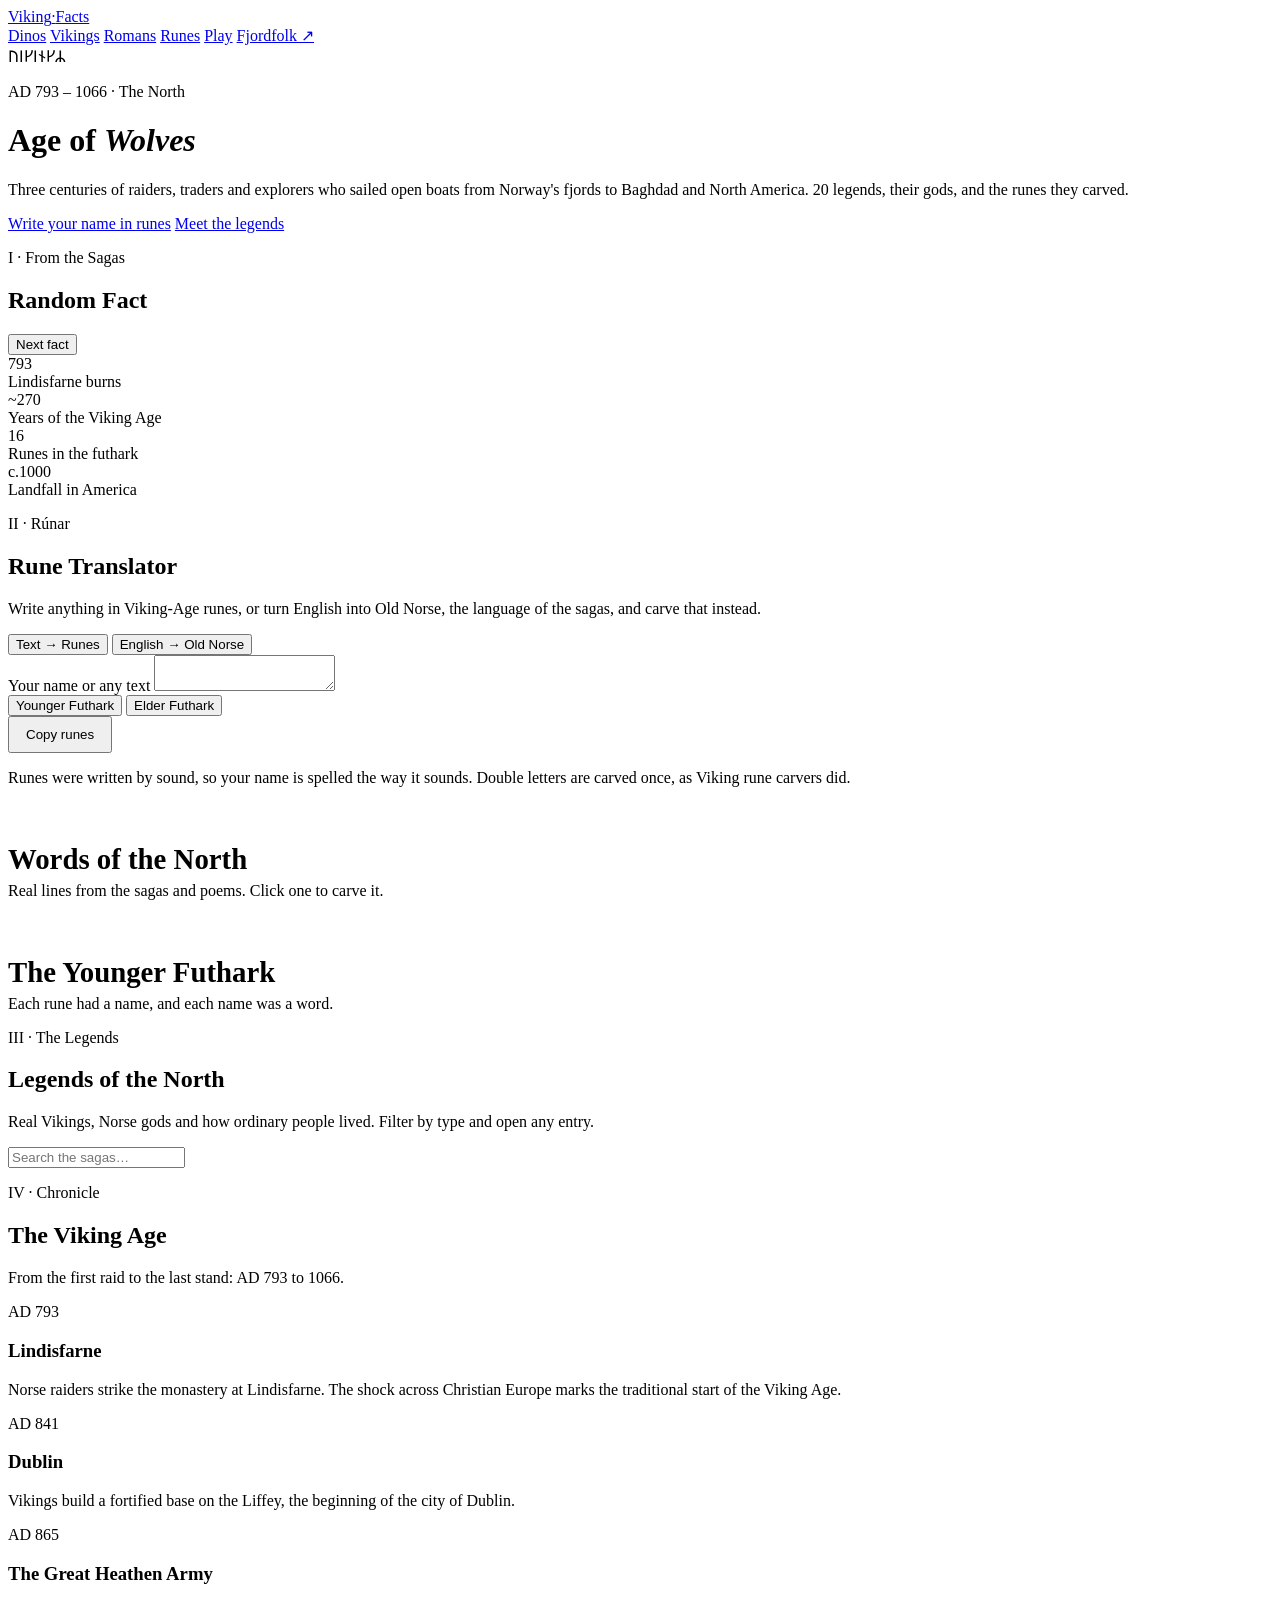
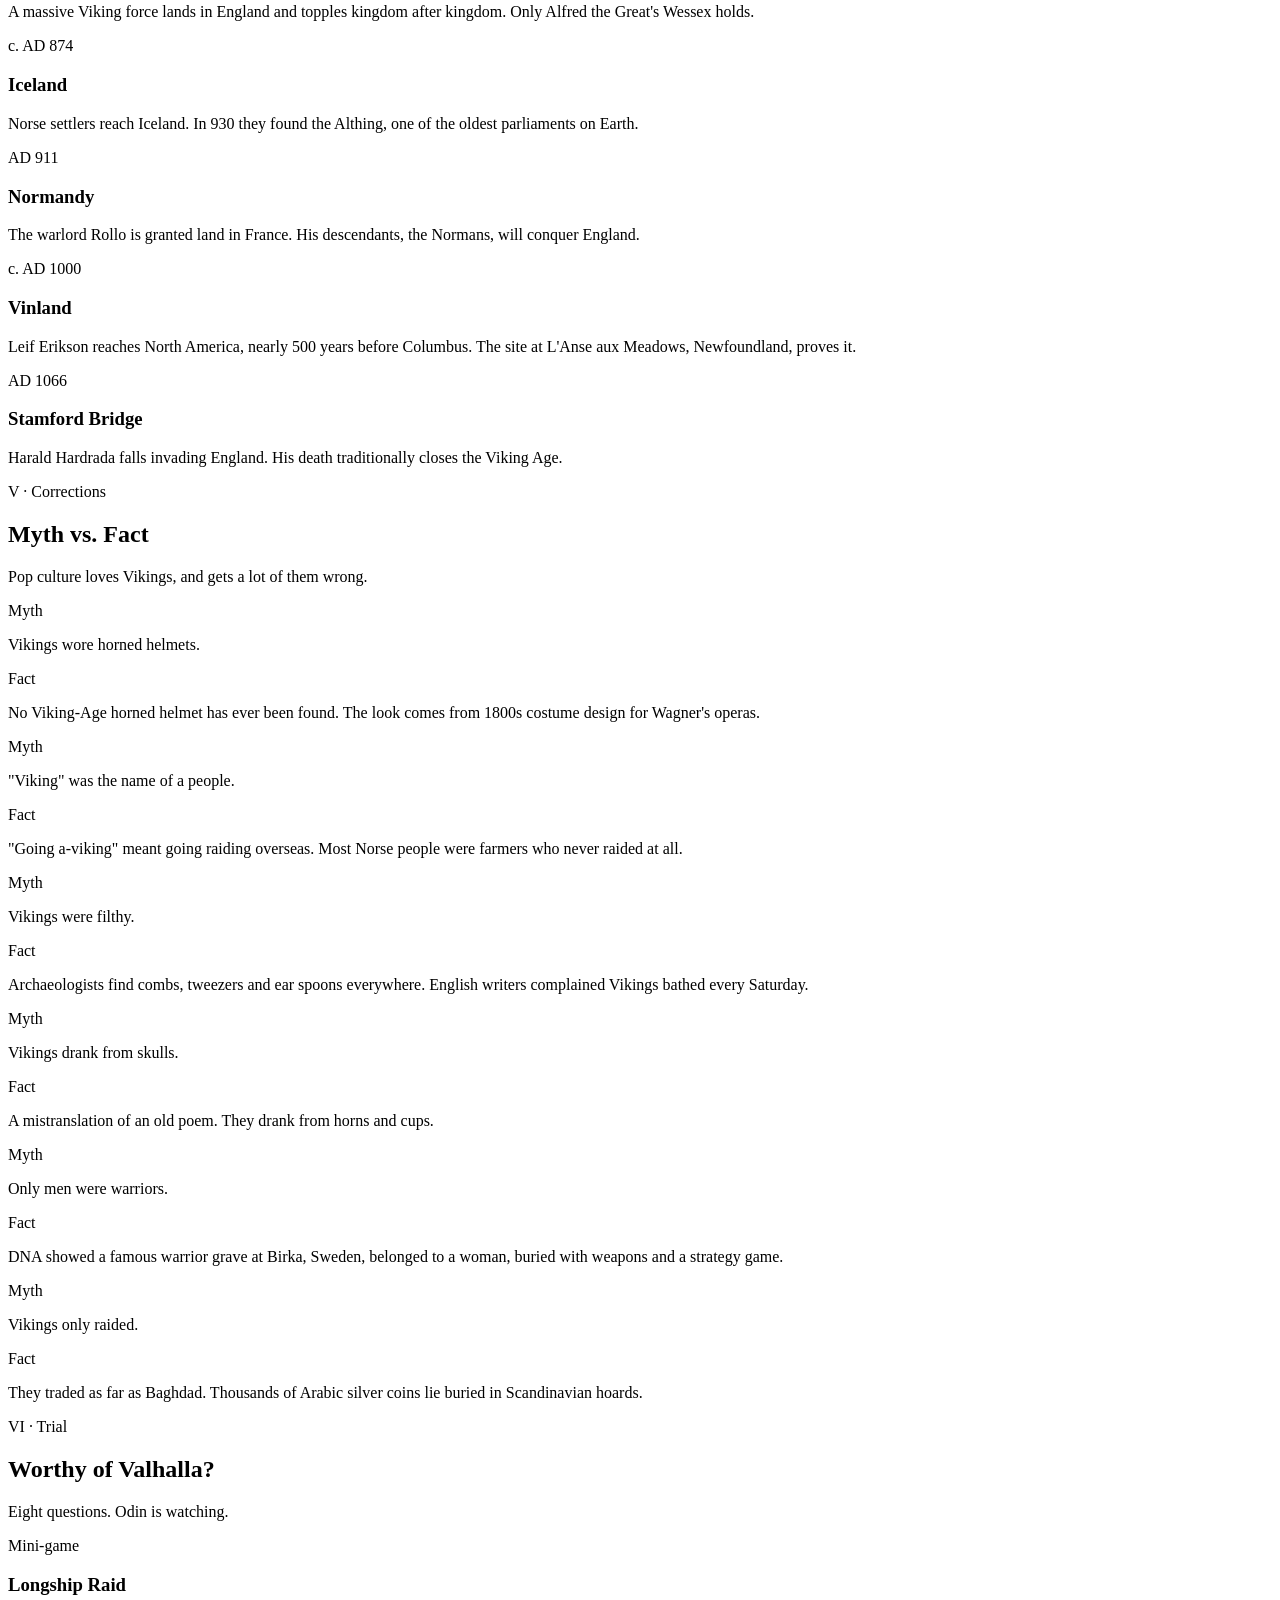
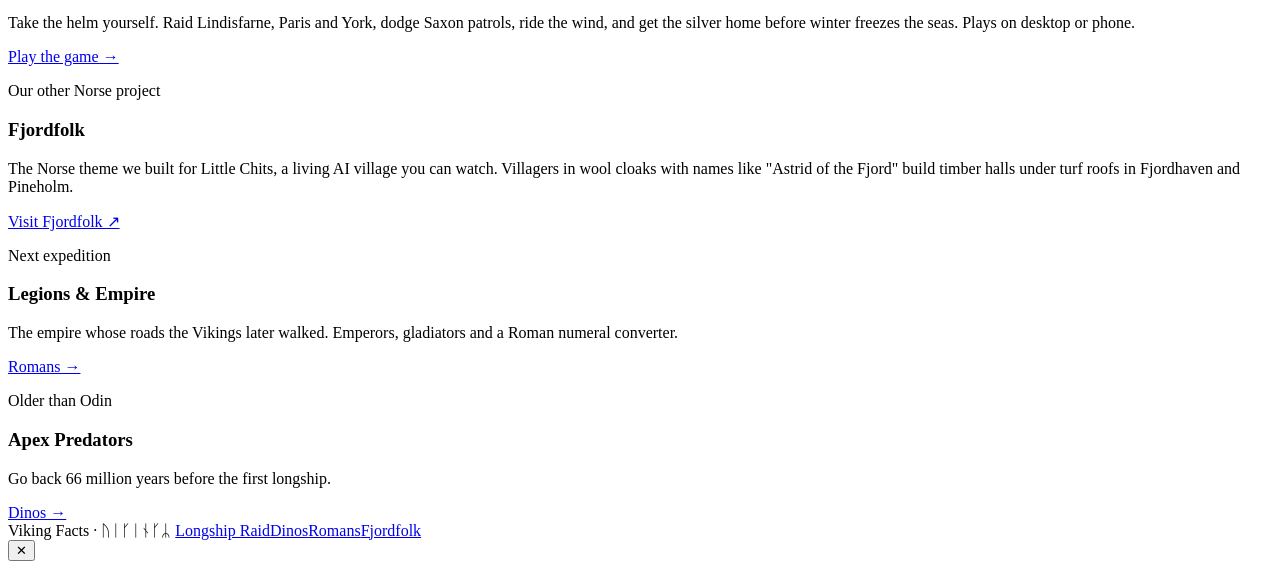
==== index.html @ 8bf8f014 "Add weekly fact: Viking dress saved by brooch metal Co-Authored-By: Claude Opus 5.5 <noreply@anthrop" ====
<!doctype html>
<html lang="en">
<head>
  <meta charset="utf-8" />
  <meta name="viewport" content="width=device-width, initial-scale=1" />
  <title>Viking Facts</title>
  <meta name="description" content="Raiders, explorers, Norse gods and runes, plus a rune and Old Norse translator." />
  <meta property="og:title" content="Viking Facts" />
  <meta property="og:description" content="Raiders, explorers, Norse gods and runes, plus a rune and Old Norse translator." />
  <meta name="theme-color" content="#080b0f" />
  <link rel="icon" href="data:image/svg+xml,<svg xmlns='http://www.w3.org/2000/svg' viewBox='0 0 100 100'><rect width='100' height='100' fill='%23080b0f'/><path d='M38 18v64M38 22l26 14M38 40l26 14' stroke='%23c8a45c' stroke-width='9' fill='none'/></svg>" />
  <link rel="preconnect" href="https://fonts.googleapis.com" />
  <link rel="preconnect" href="https://fonts.gstatic.com" crossorigin />
  <link href="https://fonts.googleapis.com/css2?family=Grenze+Gotisch:wght@500;700&family=Barlow:ital,wght@0,400;0,500;0,600;0,700;1,400&family=Noto+Sans+Runic&display=swap" rel="stylesheet" />
  <link rel="stylesheet" href="styles.css" />
</head>
<body class="vikings">
  <nav class="nav">
    <a class="brand" href="./">Viking<span>·</span>Facts</a>
    <div class="links">
      <a href="https://poptartsmmmgood117-bit.github.io/dino-facts-site/">Dinos</a>
      <a href="./" class="active">Vikings</a>
      <a href="https://poptartsmmmgood117-bit.github.io/roman-facts-site/">Romans</a>
      <a href="#runes">Runes</a>
      <a href="raid/">Play</a>
      <a href="https://github.com/poptartsmmmgood117-bit/little-chits/blob/feat/norse-theme/docs/norse-theme.md" target="_blank" rel="noopener">Fjordfolk ↗</a>
    </div>
  </nav>

  <header class="hero">
    <div class="ghost-word" aria-hidden="true" style="font-family:'Noto Sans Runic',sans-serif">ᚢᛁᚴᛁᚾᚴᛦ</div>
    <div class="inner">
      <p class="kicker">AD 793 – 1066 · The North</p>
      <h1>Age of <em>Wolves</em></h1>
      <p class="tagline">Three centuries of raiders, traders and explorers who sailed open boats from Norway's fjords to Baghdad and North America. <span id="item-count">20</span> legends, their gods, and the runes they carved.</p>
      <div class="ctas">
        <a class="btn" href="#runes">Write your name in runes</a>
        <a class="btn ghost" href="#legends">Meet the legends</a>
      </div>
    </div>
  </header>

  <section class="alt">
    <div class="wrap reveal">
      <p class="kicker">I · From the Sagas</p>
      <h2 class="section-title">Random Fact</h2>
      <div class="fact-box">
        <p id="fact-text" aria-live="polite"></p>
        <button class="btn" id="fact-btn">Next fact</button>
      </div>
    </div>
  </section>

  <section>
    <div class="wrap reveal">
      <div class="stats">
        <div class="stat"><div class="num">793</div><div class="lbl">Lindisfarne burns</div></div>
        <div class="stat"><div class="num">~270</div><div class="lbl">Years of the Viking Age</div></div>
        <div class="stat"><div class="num">16</div><div class="lbl">Runes in the futhark</div></div>
        <div class="stat"><div class="num">c.1000</div><div class="lbl">Landfall in America</div></div>
      </div>
    </div>
  </section>

  <section class="alt" id="runes">
    <div class="wrap">
      <p class="kicker">II · Rúnar</p>
      <h2 class="section-title">Rune Translator</h2>
      <p class="section-sub">Write anything in Viking-Age runes, or turn English into Old Norse, the language of the sagas, and carve that instead.</p>
      <div class="tool reveal">
        <div class="tool-tabs">
          <button class="on" data-mode="runes">Text → Runes</button>
          <button data-mode="norse">English → Old Norse</button>
        </div>
        <div class="tool-body">
          <label for="rune-input" id="rune-label">Your name or any text</label>
          <textarea id="rune-input" rows="2" maxlength="200"></textarea>
          <div class="row">
            <div class="seg" role="group" aria-label="Rune alphabet">
              <button class="on" data-set="younger">Younger Futhark</button>
              <button data-set="elder">Elder Futhark</button>
            </div>
            <button class="btn ghost" id="rune-copy" style="padding:9px 16px">Copy runes</button>
          </div>
          <div class="out" id="rune-out" aria-live="polite"></div>
          <p class="note" id="mode-note">Runes were written by sound, so your name is spelled the way it sounds. Double letters are carved once, as Viking rune carvers did.</p>
        </div>
      </div>

      <h3 style="font-size:1.8rem;margin:56px 0 6px">Words of the North</h3>
      <p class="note" style="margin-top:0">Real lines from the sagas and poems. Click one to carve it.</p>
      <div class="phrases" id="phrases"></div>

      <h3 style="font-size:1.8rem;margin:56px 0 6px">The Younger Futhark</h3>
      <p class="note" style="margin-top:0">Each rune had a name, and each name was a word.</p>
      <div class="alphabet" id="alphabet"></div>
    </div>
  </section>

  <section id="legends">
    <div class="wrap">
      <p class="kicker">III · The Legends</p>
      <h2 class="section-title">Legends of the North</h2>
      <p class="section-sub">Real Vikings, Norse gods and how ordinary people lived. Filter by type and open any entry.</p>
      <div class="controls" id="controls">
        <input id="search" type="search" placeholder="Search the sagas…" aria-label="Search Viking facts" />
      </div>
      <div class="grid" id="grid"></div>
    </div>
  </section>

  <section class="alt">
    <div class="wrap">
      <p class="kicker">IV · Chronicle</p>
      <h2 class="section-title">The Viking Age</h2>
      <p class="section-sub">From the first raid to the last stand: AD 793 to 1066.</p>
      <div class="timeline">
        <div class="tl-item reveal"><div class="when">AD 793</div><h3>Lindisfarne</h3><p>Norse raiders strike the monastery at Lindisfarne. The shock across Christian Europe marks the traditional start of the Viking Age.</p></div>
        <div class="tl-item reveal"><div class="when">AD 841</div><h3>Dublin</h3><p>Vikings build a fortified base on the Liffey, the beginning of the city of Dublin.</p></div>
        <div class="tl-item reveal"><div class="when">AD 865</div><h3>The Great Heathen Army</h3><p>A massive Viking force lands in England and topples kingdom after kingdom. Only Alfred the Great's Wessex holds.</p></div>
        <div class="tl-item reveal"><div class="when">c. AD 874</div><h3>Iceland</h3><p>Norse settlers reach Iceland. In 930 they found the Althing, one of the oldest parliaments on Earth.</p></div>
        <div class="tl-item reveal"><div class="when">AD 911</div><h3>Normandy</h3><p>The warlord Rollo is granted land in France. His descendants, the Normans, will conquer England.</p></div>
        <div class="tl-item reveal"><div class="when">c. AD 1000</div><h3>Vinland</h3><p>Leif Erikson reaches North America, nearly 500 years before Columbus. The site at L'Anse aux Meadows, Newfoundland, proves it.</p></div>
        <div class="tl-item reveal"><div class="when">AD 1066</div><h3>Stamford Bridge</h3><p>Harald Hardrada falls invading England. His death traditionally closes the Viking Age.</p></div>
      </div>
    </div>
  </section>

  <section>
    <div class="wrap">
      <p class="kicker">V · Corrections</p>
      <h2 class="section-title">Myth vs. Fact</h2>
      <p class="section-sub">Pop culture loves Vikings, and gets a lot of them wrong.</p>
      <div class="myths">
        <div class="myth reveal"><div class="label m">Myth</div><p>Vikings wore horned helmets.</p><div class="label f">Fact</div><p>No Viking-Age horned helmet has ever been found. The look comes from 1800s costume design for Wagner's operas.</p></div>
        <div class="myth reveal"><div class="label m">Myth</div><p>"Viking" was the name of a people.</p><div class="label f">Fact</div><p>"Going a-viking" meant going raiding overseas. Most Norse people were farmers who never raided at all.</p></div>
        <div class="myth reveal"><div class="label m">Myth</div><p>Vikings were filthy.</p><div class="label f">Fact</div><p>Archaeologists find combs, tweezers and ear spoons everywhere. English writers complained Vikings bathed every Saturday.</p></div>
        <div class="myth reveal"><div class="label m">Myth</div><p>Vikings drank from skulls.</p><div class="label f">Fact</div><p>A mistranslation of an old poem. They drank from horns and cups.</p></div>
        <div class="myth reveal"><div class="label m">Myth</div><p>Only men were warriors.</p><div class="label f">Fact</div><p>DNA showed a famous warrior grave at Birka, Sweden, belonged to a woman, buried with weapons and a strategy game.</p></div>
        <div class="myth reveal"><div class="label m">Myth</div><p>Vikings only raided.</p><div class="label f">Fact</div><p>They traded as far as Baghdad. Thousands of Arabic silver coins lie buried in Scandinavian hoards.</p></div>
      </div>
    </div>
  </section>

  <section class="alt" id="quiz-section">
    <div class="wrap">
      <p class="kicker">VI · Trial</p>
      <h2 class="section-title">Worthy of Valhalla?</h2>
      <p class="section-sub">Eight questions. Odin is watching.</p>
      <div class="quiz reveal" id="quiz"></div>
    </div>
  </section>

  <section>
    <div class="wrap">
      <div class="promo reveal">
        <div>
          <p class="kicker">Mini-game</p>
          <h3>Longship Raid</h3>
          <p>Take the helm yourself. Raid Lindisfarne, Paris and York, dodge Saxon patrols, ride the wind, and get the silver home before winter freezes the seas. Plays on desktop or phone.</p>
        </div>
        <a class="btn" href="raid/">Play the game →</a>
      </div>
      <div class="promo reveal">
        <div>
          <p class="kicker">Our other Norse project</p>
          <h3>Fjordfolk</h3>
          <p>The Norse theme we built for Little Chits, a living AI village you can watch. Villagers in wool cloaks with names like "Astrid of the Fjord" build timber halls under turf roofs in Fjordhaven and Pineholm.</p>
        </div>
        <a class="btn" href="https://github.com/poptartsmmmgood117-bit/little-chits/blob/feat/norse-theme/docs/norse-theme.md" target="_blank" rel="noopener">Visit Fjordfolk ↗</a>
      </div>
      <div class="promo reveal">
        <div>
          <p class="kicker">Next expedition</p>
          <h3>Legions &amp; Empire</h3>
          <p>The empire whose roads the Vikings later walked. Emperors, gladiators and a Roman numeral converter.</p>
        </div>
        <a class="btn ghost" href="https://poptartsmmmgood117-bit.github.io/roman-facts-site/">Romans →</a>
      </div>
      <div class="promo reveal">
        <div>
          <p class="kicker">Older than Odin</p>
          <h3>Apex Predators</h3>
          <p>Go back 66 million years before the first longship.</p>
        </div>
        <a class="btn ghost" href="https://poptartsmmmgood117-bit.github.io/dino-facts-site/">Dinos →</a>
      </div>
    </div>
  </section>

  <footer>
    <div class="wrap">
      <span>Viking Facts · ᚢᛁᚴᛁᚾᚴᛦ</span>
      <span><a href="raid/">Longship Raid</a><a href="https://poptartsmmmgood117-bit.github.io/dino-facts-site/">Dinos</a><a href="https://poptartsmmmgood117-bit.github.io/roman-facts-site/">Romans</a><a href="https://github.com/poptartsmmmgood117-bit/little-chits/blob/feat/norse-theme/docs/norse-theme.md" target="_blank" rel="noopener">Fjordfolk</a></span>
    </div>
  </footer>

  <div class="modal" id="modal" role="dialog" aria-modal="true" aria-label="Details">
    <div class="panel">
      <button class="close" aria-label="Close">✕</button>
      <div id="modal-body"></div>
    </div>
  </div>

  <script>
    window.PAGE = {
      emptyText: "Nothing found. Lost at sea.",
      filterGroups: [{ name: "Types", values: ["Explorer", "Warrior", "Ruler", "God", "Life"] }],
      facts: [
        "Vikings reached North America around the year 1000, nearly 500 years before Columbus.",
        "Viking longships were so light they could be carried over land between rivers.",
        "Our days Tuesday, Wednesday, Thursday and Friday are named after Norse gods: Tyr, Odin (Woden), Thor, and Frigg.",
        "Norse women could own property, run farms, and divorce their husbands.",
        "Vikings used a 'sunstone', probably a crystal like Iceland spar, to find the sun on cloudy days.",
        "Words like 'sky', 'egg', 'knife', 'window' and 'berserk' all come from Old Norse.",
        "Iceland's parliament, the Althing, was founded in 930 and is one of the oldest in the world.",
        "Vikings served as elite bodyguards to the Byzantine emperor. They were called the Varangian Guard.",
        "A Viking graffiti carving was found in the Hagia Sophia in Istanbul. It says 'Halfdan was here'.",
        "Vikings played a board game called hnefatafl, a bit like chess.",
        "Bluetooth is named after Harald 'Bluetooth' Gormsson; its logo combines his initials in runes.",
        "Some Vikings filed grooves into their front teeth, possibly as a status symbol.",
        "Vikings made skis and ice skates out of animal bones.",
        "The Oseberg ship burial, from 834, held two women along with a cart, sleds, and animals.",
        "Vikings bleached their hair and beards with a strong lye soap. Blonde was in.",
        "In 2026, metal detectorists in Norway found about 3,000 Viking Age silver coins buried around 1050. It's the biggest Viking coin hoard ever found in Norway.",
        "Scraps of a Viking woman's dress, about 1,300 years old, were found in Denmark in 2026. They survived because metal from her brooches stopped the microbes that rot cloth.",
      ],
      items: [
        { name: "Leif Erikson", icon: "🧭", tags: ["Explorer"], meaning: "Leif the Lucky",
          fact: "The first known European to reach mainland North America, around AD 1000.",
          stats: "c. 970 – c. 1020 · Iceland & Greenland",
          extra: ["He called the land 'Vinland' for the grapes (or berries) he found.", "His father was Erik the Red.", "In the US, October 9 is Leif Erikson Day."] },
        { name: "Erik the Red", icon: "🔥", tags: ["Explorer"],
          fact: "Founded the first Norse settlement in Greenland after being banished from Iceland.",
          stats: "c. 950 – c. 1003 · Norway, Iceland, Greenland",
          extra: ["He named it 'Greenland' to attract settlers. Clever marketing!", "He got his nickname from his red hair and beard.", "Norse Greenland lasted about 450 years."] },
        { name: "Freydís Eiríksdóttir", icon: "🗡️", tags: ["Explorer", "Warrior"],
          fact: "Leif's sister, who the sagas say scared off attackers in Vinland while pregnant by slapping a sword on her chest.",
          stats: "c. 1000 · Greenland & Vinland",
          extra: ["She appears in both Vinland sagas.", "The sagas show her as fierce and ruthless.", "She led her own expedition to Vinland."] },
        { name: "Ragnar Lodbrok", icon: "🐍", tags: ["Warrior"], meaning: "Ragnar Hairy-Breeches",
          fact: "A legendary hero whose story mixes real history and myth. His 'sons' led the Great Heathen Army.",
          stats: "9th century (legendary)",
          extra: ["Legend says he died in King Ælla's snake pit.", "His nickname came from protective shaggy trousers.", "Historians still debate whether he was one person or several."] },
        { name: "Ivar the Boneless", icon: "🦴", tags: ["Warrior"],
          fact: "A leader of the Great Heathen Army that invaded England in 865.",
          stats: "Died c. 873",
          extra: ["Nobody knows for sure where 'Boneless' came from.", "He helped capture York in 866.", "He may also have ruled Dublin."] },
        { name: "Lagertha", icon: "🛡️", tags: ["Warrior"],
          fact: "A legendary shieldmaiden who, according to Saxo Grammaticus, fought 'with the courage of a man'.",
          stats: "Legendary · Norway",
          extra: ["She appears in the 12th-century Gesta Danorum.", "The story says she was once married to Ragnar.", "Historians debate how common real shieldmaidens were."] },
        { name: "Harald Bluetooth", icon: "📶", tags: ["Ruler"],
          fact: "King who united Denmark and Norway. Bluetooth technology is named after him!",
          stats: "c. 910 – c. 986 · Denmark",
          extra: ["He raised the Jelling Stones, called 'Denmark's birth certificate'.", "The Bluetooth logo combines his runic initials ᚼ and ᛒ.", "His nickname may have come from a dead tooth."] },
        { name: "Harald Hardrada", icon: "👑", tags: ["Ruler", "Warrior"], meaning: "Hard ruler",
          fact: "Often called 'the last great Viking'. He died at Stamford Bridge in 1066.",
          stats: "c. 1015 – 1066 · Norway",
          extra: ["He served in the Byzantine Varangian Guard.", "He's said to have stood almost 2 m tall.", "He founded the city of Oslo."] },
        { name: "Cnut the Great", icon: "🌊", tags: ["Ruler"],
          fact: "Ruled a 'North Sea Empire' of England, Denmark, and Norway at the same time.",
          stats: "c. 990 – 1035",
          extra: ["Legend says he showed his courtiers he couldn't command the tide.", "He was a fairly popular king of England.", "He went on a pilgrimage to Rome in 1027."] },
        { name: "Rollo", icon: "🏰", tags: ["Ruler"],
          fact: "A Viking leader given land in France in 911. It became Normandy, 'land of the Northmen'.",
          stats: "c. 860 – c. 930",
          extra: ["William the Conqueror was his great-great-great-grandson.", "Legend says he was too big for any horse to carry.", "He was baptized as a Christian named Robert."] },
        { name: "Odin", icon: "👁️", tags: ["God"], meaning: "The Allfather",
          fact: "Chief of the gods, who gave up one eye to drink from the well of wisdom.",
          extra: ["He hung on the world tree Yggdrasil for nine nights to learn the runes.", "His ravens Huginn and Muninn (Thought and Memory) fly the world for him.", "He rides Sleipnir, an eight-legged horse."] },
        { name: "Thor", icon: "⚡", tags: ["God"],
          fact: "God of thunder, defender of gods and humans, wielding the hammer Mjölnir.",
          extra: ["His chariot is pulled by two goats he can eat and resurrect.", "Thursday is named after him.", "Mjölnir pendants were popular Viking jewelry."] },
        { name: "Loki", icon: "🦊", tags: ["God"],
          fact: "The trickster god who can change shape. He causes trouble and sometimes fixes it.",
          extra: ["He's the parent of the wolf Fenrir and the world serpent Jörmungandr.", "He once turned into a mare and gave birth to Sleipnir.", "He plays a key role in Ragnarök."] },
        { name: "Freyja", icon: "🐈", tags: ["God"],
          fact: "Goddess of love, beauty, war, and magic, who rides a chariot pulled by two cats.",
          extra: ["She chooses half of the slain warriors for her hall, Fólkvangr.", "She owns a cloak of falcon feathers that lets her fly.", "She's a master of seiðr magic."] },
        { name: "Tyr", icon: "✋", tags: ["God"],
          fact: "God of law and courage who sacrificed his hand to the wolf Fenrir.",
          extra: ["Tuesday is named after him.", "His rune ᛏ was carved on weapons for victory.", "He may once have been the chief god before Odin."] },
        { name: "Longships", icon: "⛵", tags: ["Life"],
          fact: "Fast, flexible ships with a shallow draft, able to sail the open sea and row up rivers.",
          extra: ["They could sail in water only about 1 m deep.", "Some were over 30 m long.", "Ships carried carved dragon heads, which could be removed near home."] },
        { name: "Runes", icon: "ᚱ", tags: ["Life"],
          fact: "The Viking alphabet, the Younger Futhark, had just 16 letters.",
          extra: ["Runes were designed with straight lines for easy carving into wood or stone.", "Thousands of rune stones survive in Scandinavia.", "Some runic messages are everyday notes, even love letters."] },
        { name: "The Thing", icon: "⚖️", tags: ["Life"],
          fact: "Free men gathered at an assembly called a 'thing' to settle disputes and make laws.",
          extra: ["A 'lawspeaker' recited the laws from memory.", "Norway's parliament is still called the Storting.", "Outlaws could be banished, as Erik the Red was."] },
        { name: "Farming & Food", icon: "🌾", tags: ["Life"],
          fact: "Most Vikings were farmers who grew barley and oats and raised cattle, sheep, and pigs.",
          extra: ["They ate two meals a day: 'day-meal' and 'night-meal'.", "Skyr, a yogurt-like dairy food, is still eaten in Iceland.", "They drank ale and mead."] },
        { name: "Berserkers", icon: "🐻", tags: ["Warrior"],
          fact: "Warriors who fought in a trance-like fury. The word may mean 'bear shirt'.",
          extra: ["Our word 'berserk' comes from them.", "Some sagas say they bit their shields.", "Their wolf-skin counterparts were called úlfheðnar."] },
      ],
      quiz: [
        { q: "Did Vikings wear horned helmets?", options: ["Yes, always", "Only in battle", "No, that's a myth", "Only kings did"], answer: 2, why: "The horns were invented for 19th-century operas." },
        { q: "Who reached North America around AD 1000?", options: ["Ragnar Lodbrok", "Leif Erikson", "Cnut the Great", "Rollo"], answer: 1, why: "Leif Erikson landed in 'Vinland'." },
        { q: "Which weekday is named after Thor?", options: ["Tuesday", "Wednesday", "Thursday", "Friday"], answer: 2, why: "Thursday = Thor's day." },
        { q: "What modern tech is named after a Viking king?", options: ["Wi‑Fi", "Bluetooth", "USB", "Android"], answer: 1, why: "Harald Bluetooth united Danish tribes, like Bluetooth unites devices." },
        { q: "How many runes were in the Younger Futhark?", options: ["16", "24", "26", "32"], answer: 0, why: "The older futhark had 24; the Viking Age version trimmed it to 16." },
        { q: "What did Odin sacrifice for wisdom?", options: ["His hand", "His eye", "His hammer", "His horse"], answer: 1, why: "Tyr gave his hand; Odin gave an eye." },
        { q: "What event marks the traditional start of the Viking Age?", options: ["Battle of Hastings", "Raid on Lindisfarne", "Founding of Dublin", "Settlement of Iceland"], answer: 1, why: "The raid on Lindisfarne in 793." },
        { q: "Where was a Viking's graffiti found?", options: ["The Colosseum", "The Hagia Sophia", "The Pyramids", "Notre-Dame"], answer: 1, why: "Someone carved 'Halfdan' into a balcony there." },
      ],
      quizPerfect: "Skál. The Valkyries are coming for you.",
      quizDone: "Not yet worthy. Raid again.",
    };
  </script>
  <script src="site.js"></script>
  <script src="runes.js"></script>
</body>
</html>
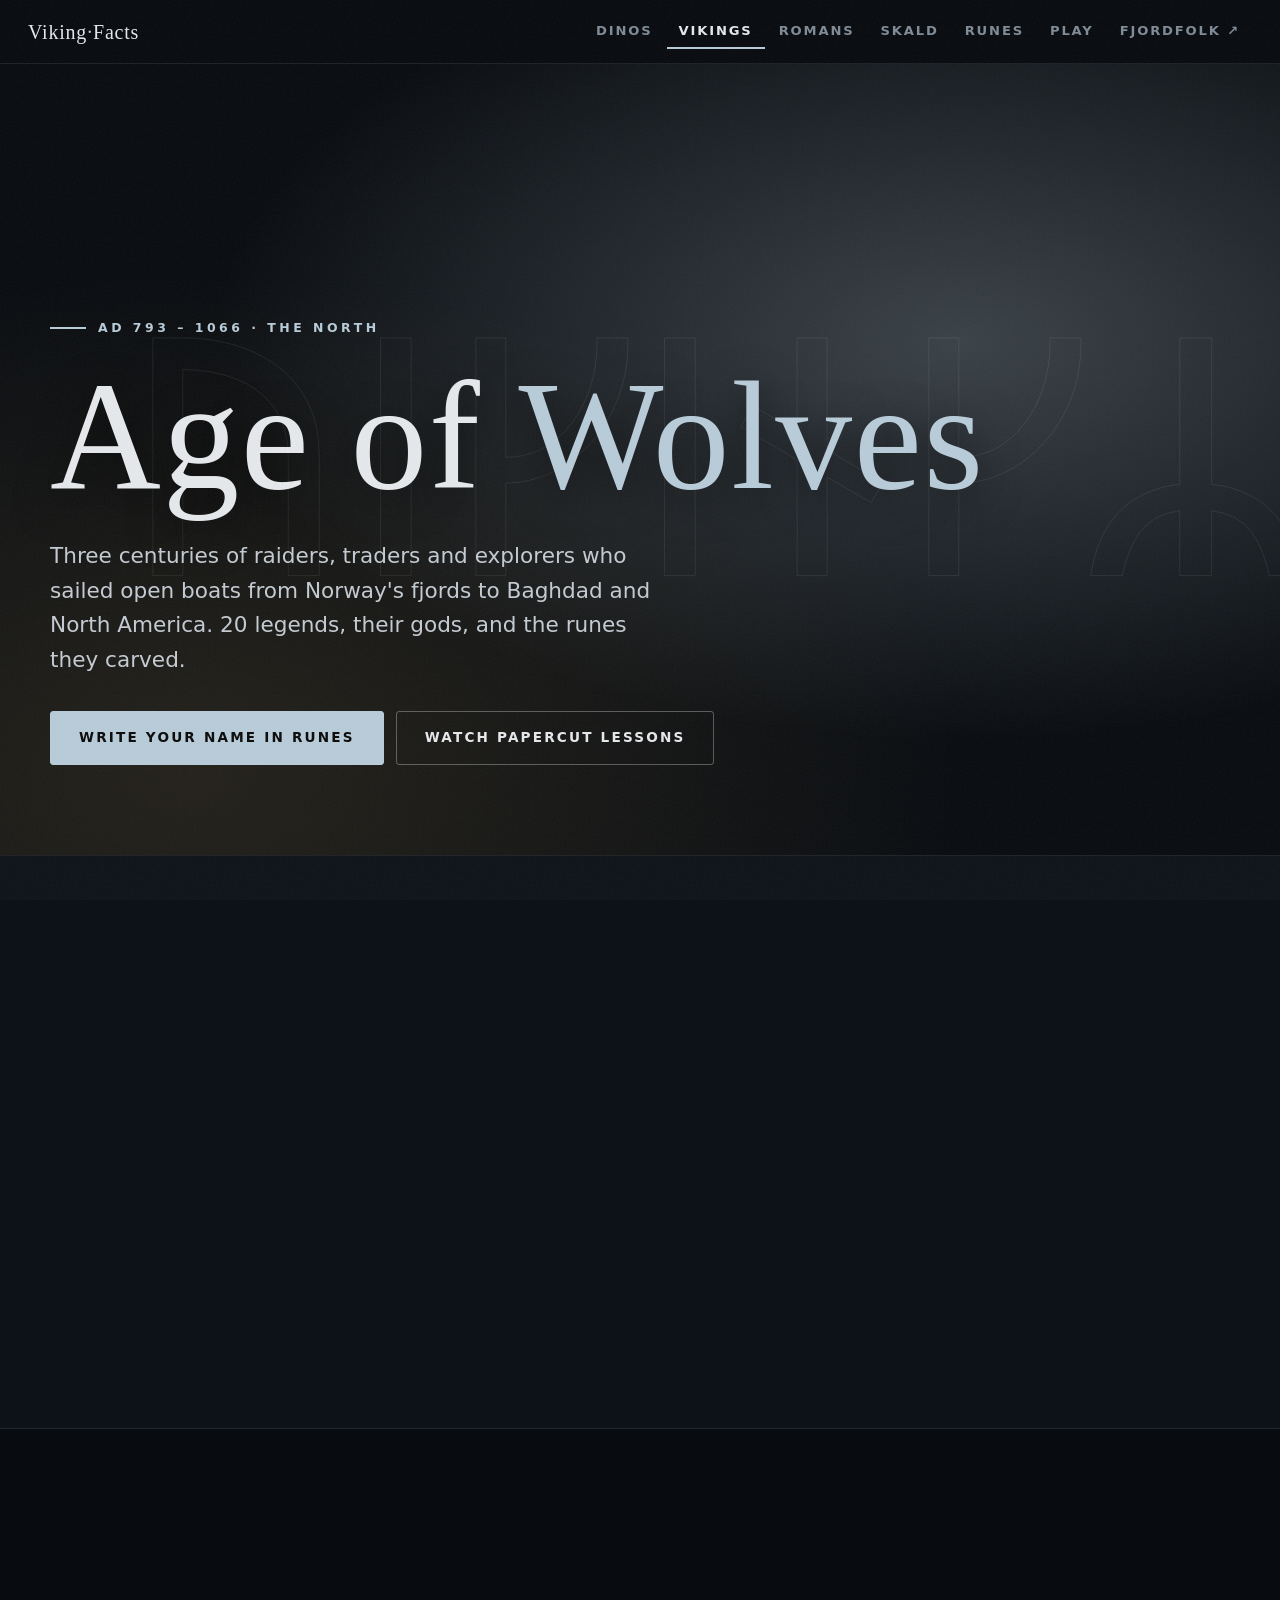
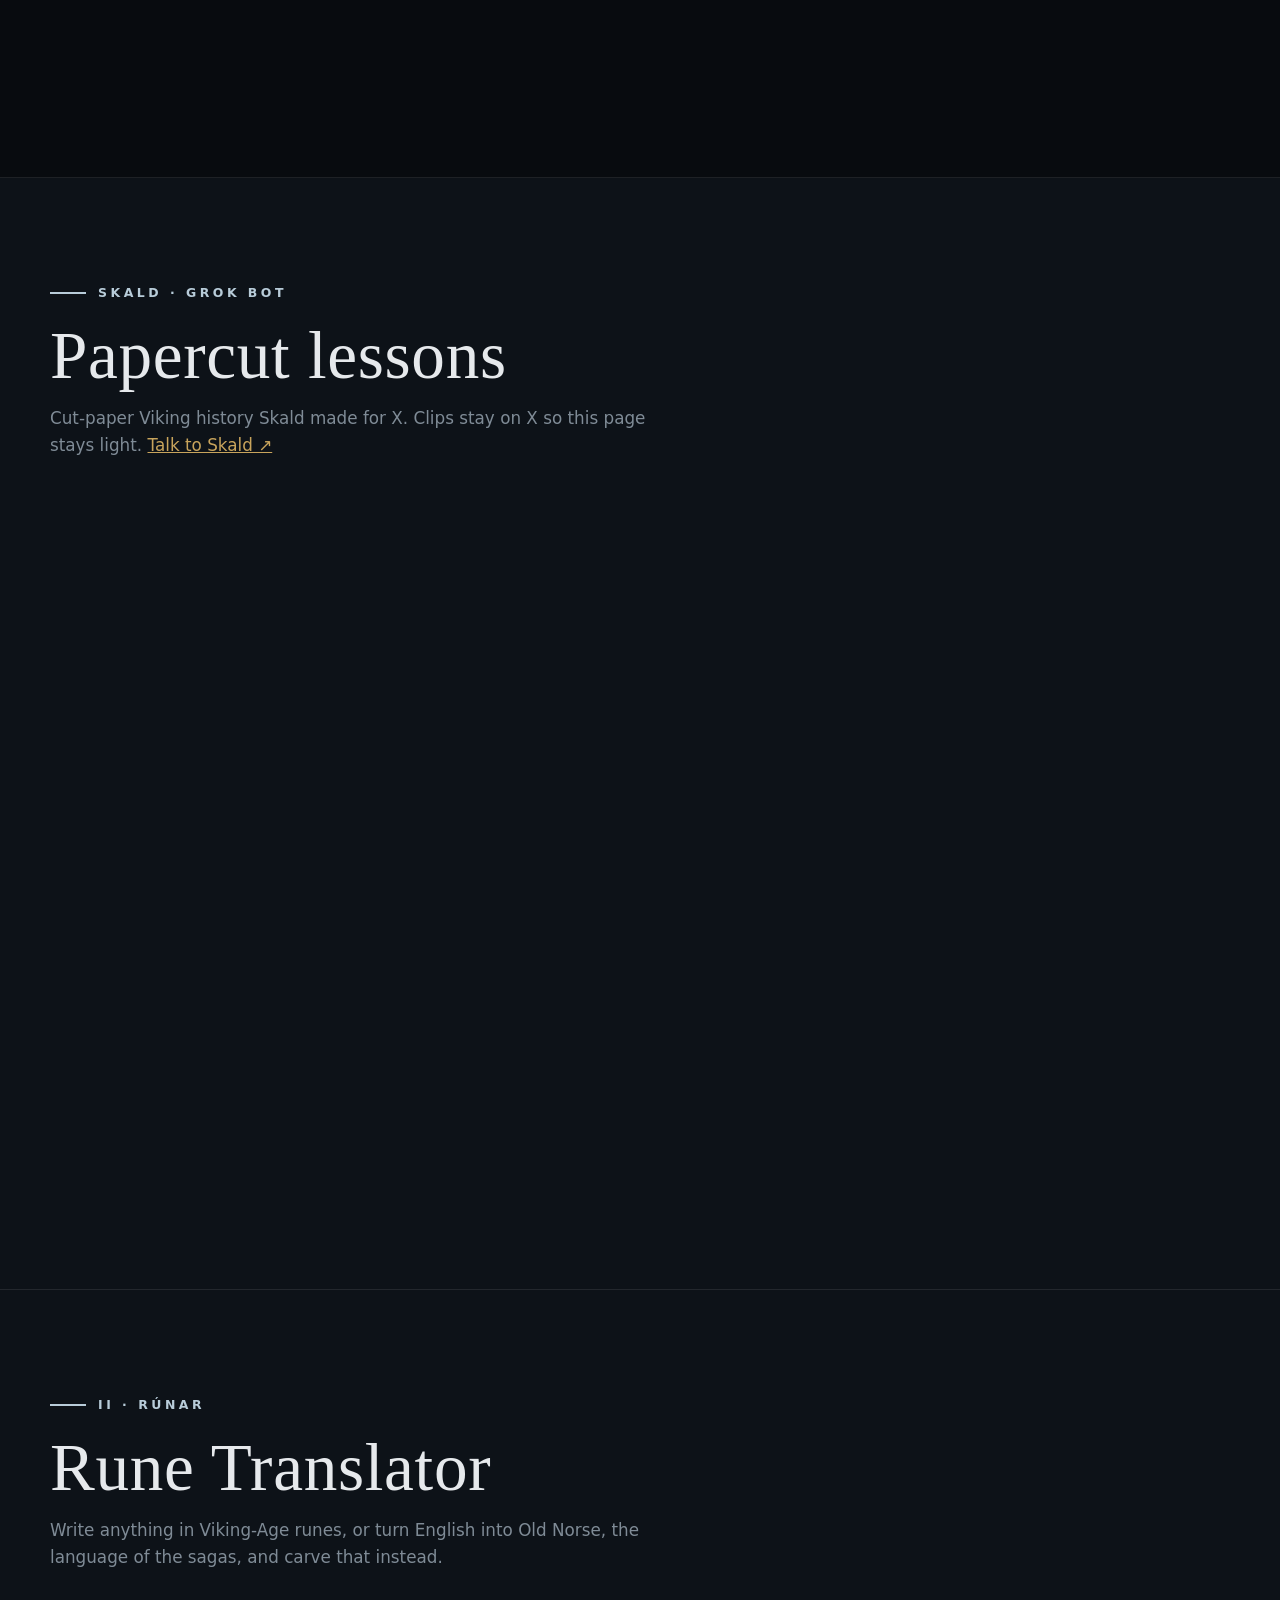
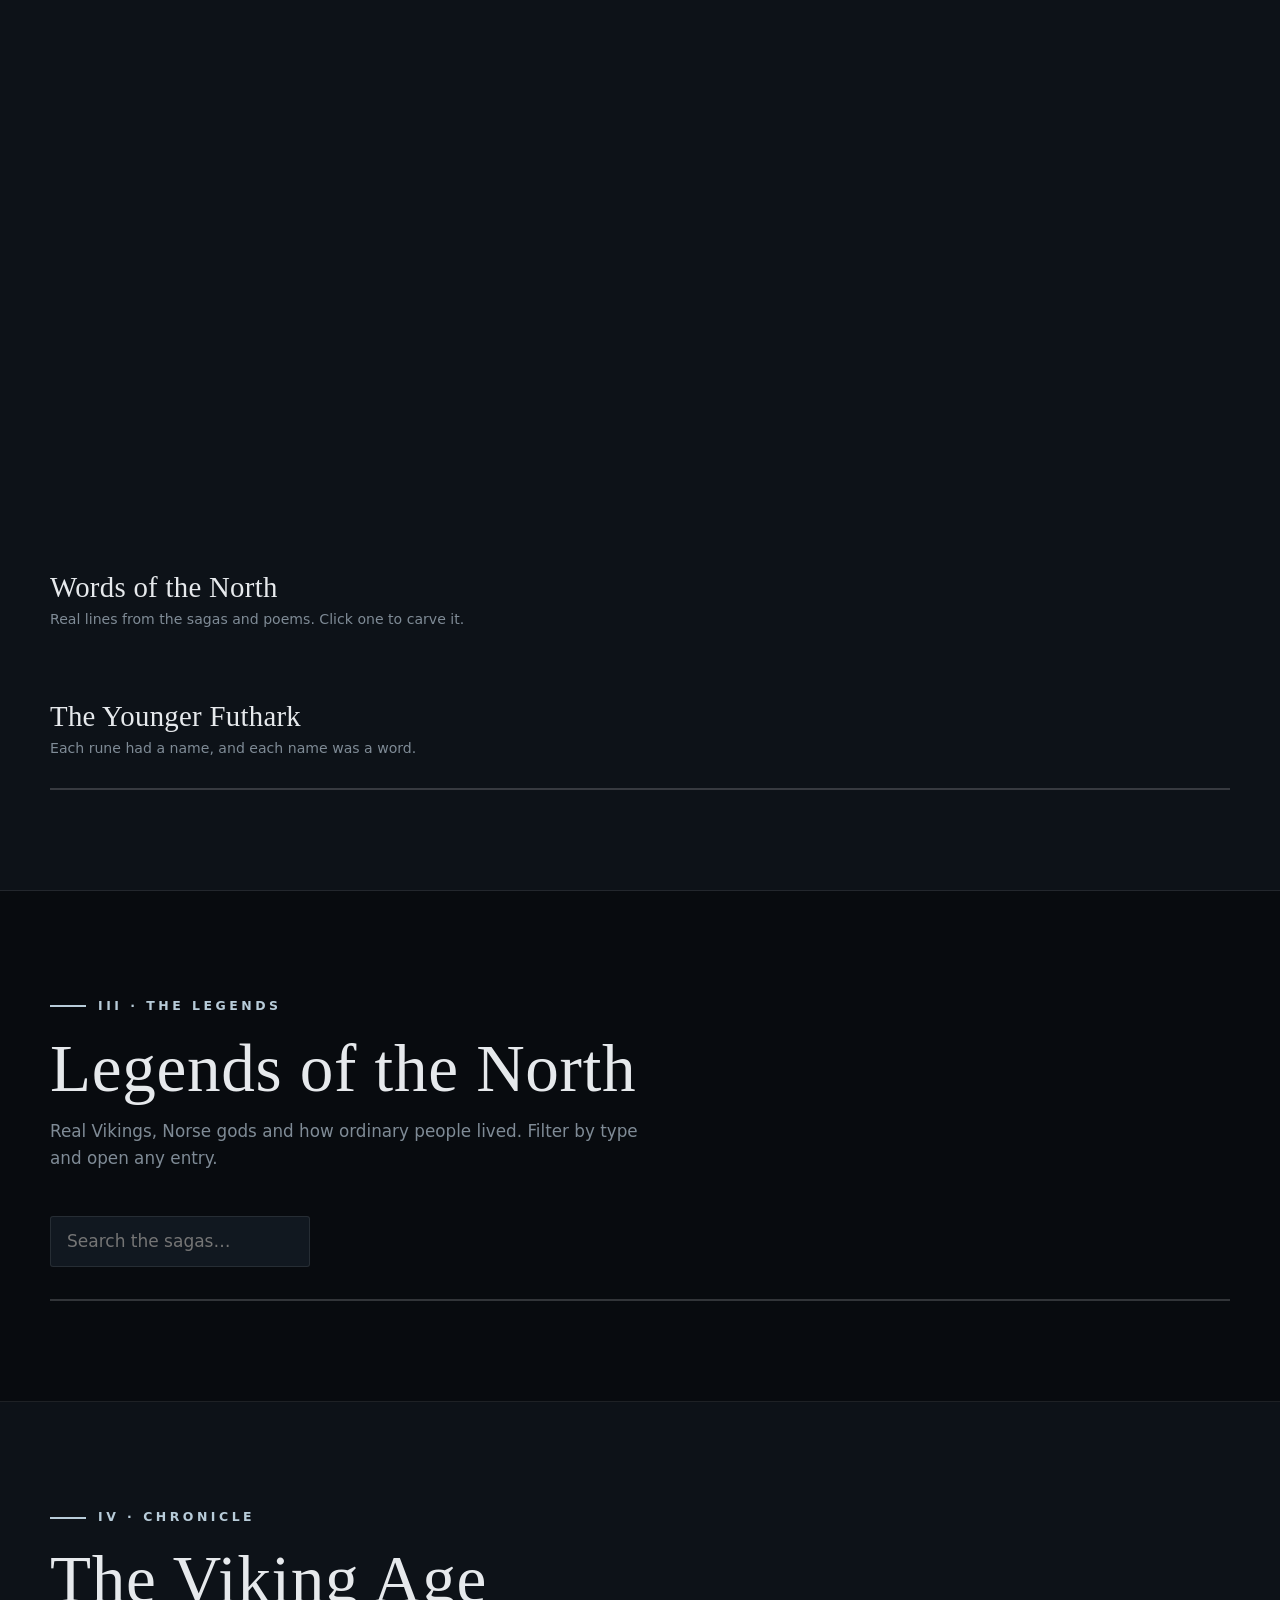
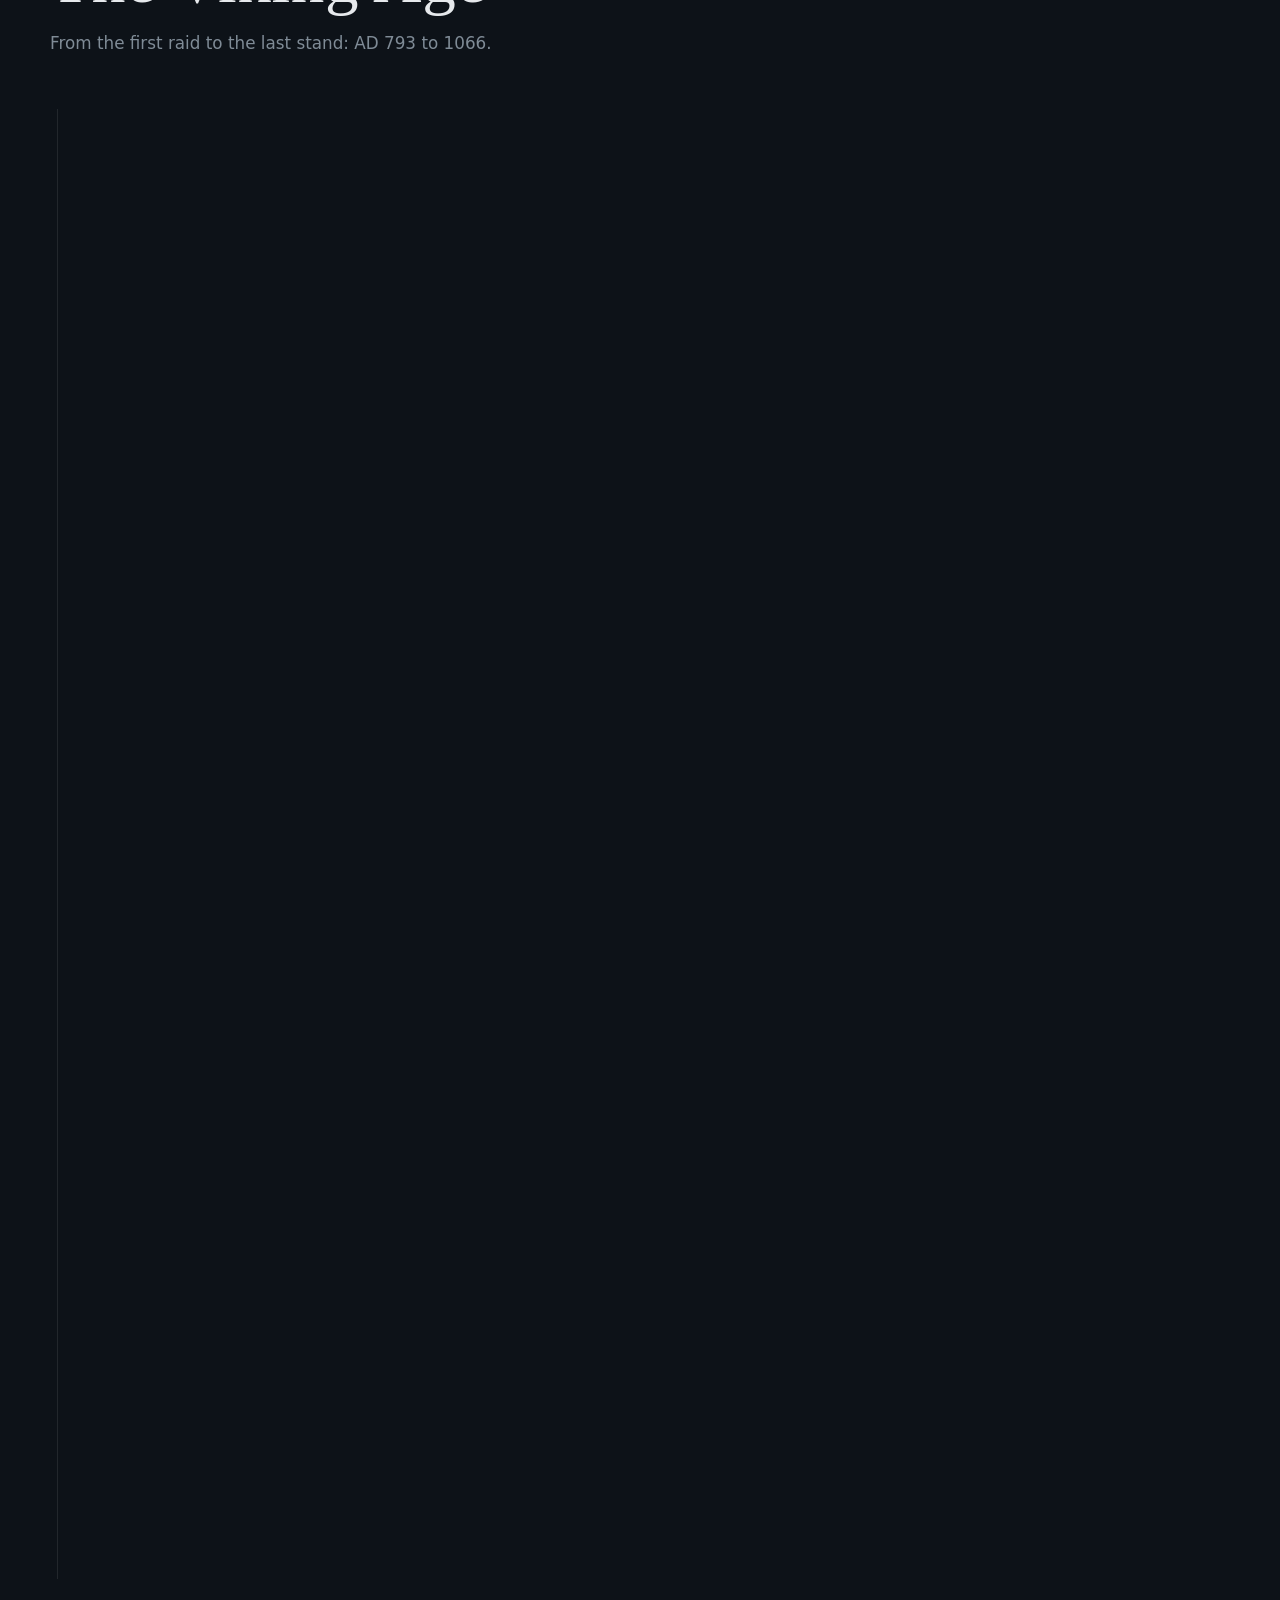
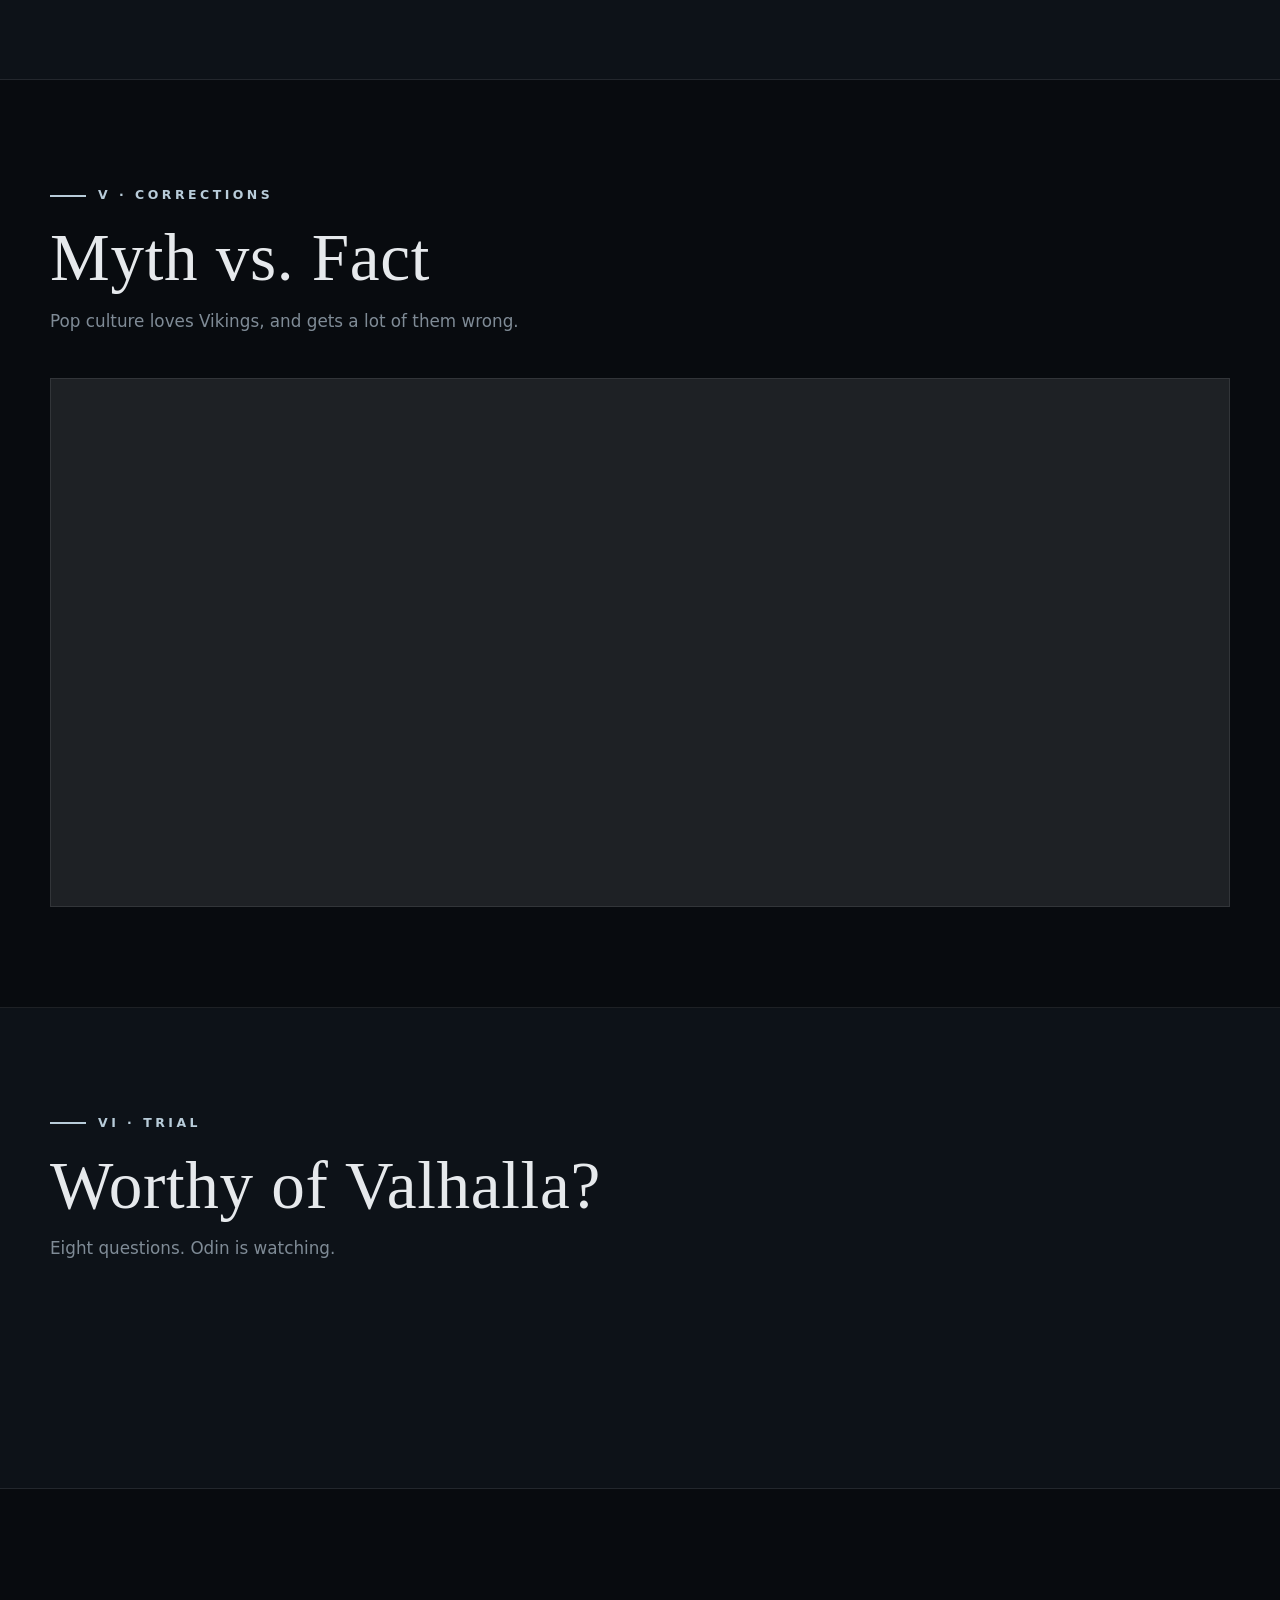
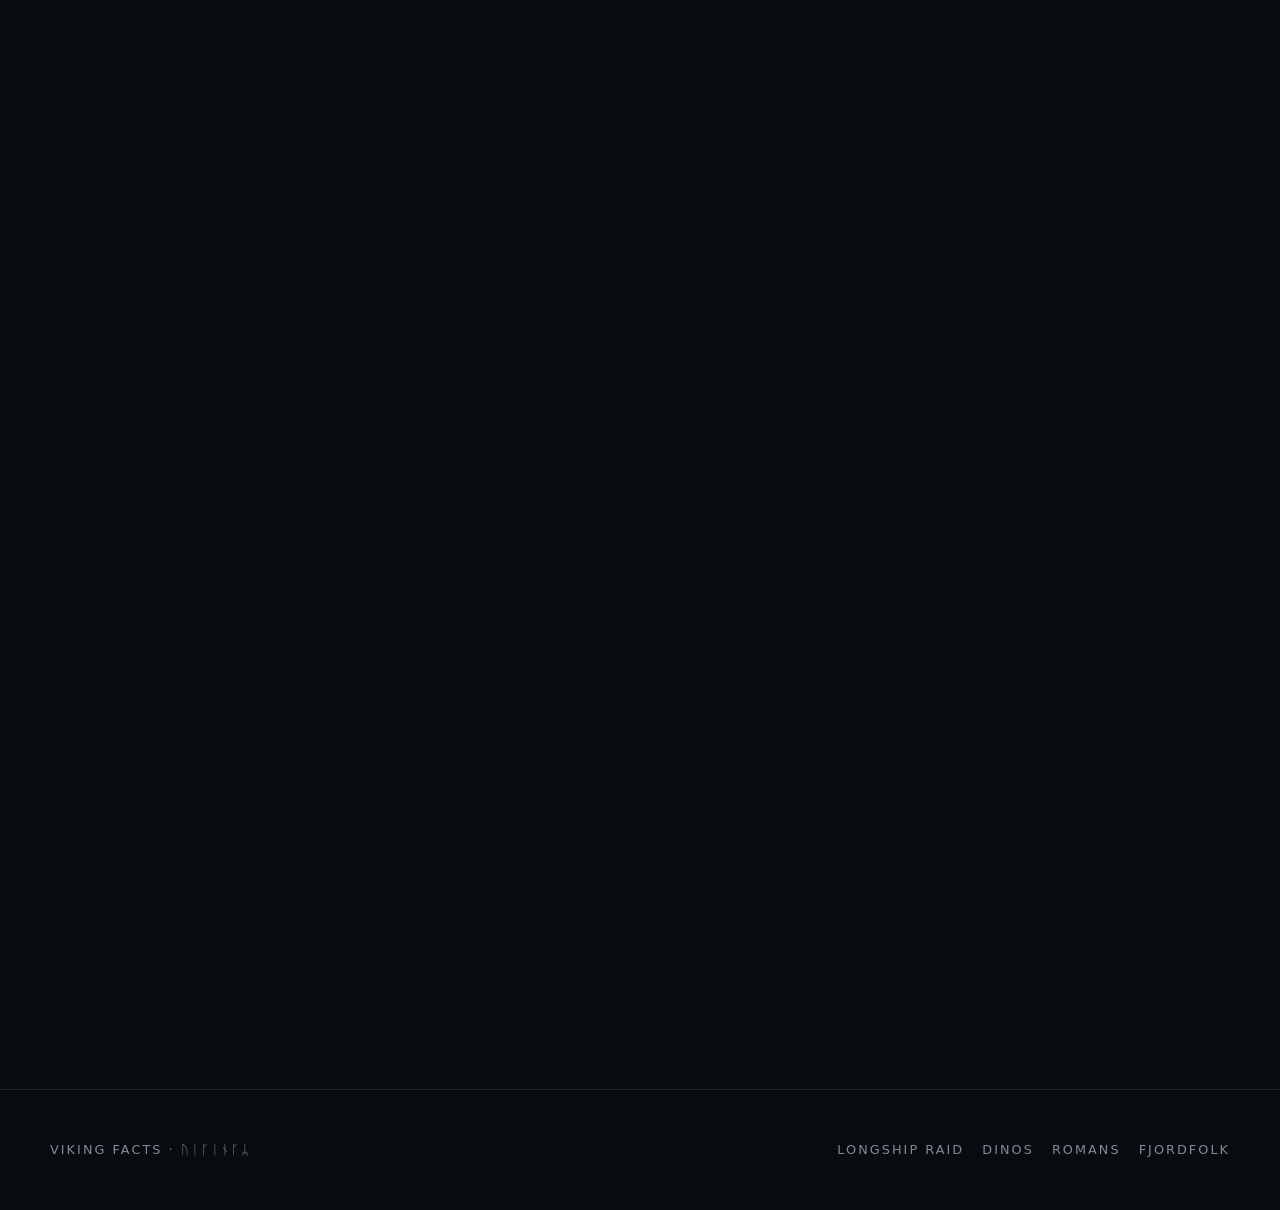
==== commit 710e3505: "Add Skald papercut lessons as X embeds Keep clips on X so the Pages site stays light. Viking Facts g" ====
--- a/index.html
+++ b/index.html
@@ -18,12 +18,13 @@
   <nav class="nav">
     <a class="brand" href="./">Viking<span>·</span>Facts</a>
     <div class="links">
-      <a href="https://poptartsmmmgood117-bit.github.io/dino-facts-site/">Dinos</a>
+      <a href="https://darthjml.github.io/dino-facts-site/">Dinos</a>
       <a href="./" class="active">Vikings</a>
-      <a href="https://poptartsmmmgood117-bit.github.io/roman-facts-site/">Romans</a>
+      <a href="https://darthjml.github.io/roman-facts-site/">Romans</a>
+      <a href="#skald">Skald</a>
       <a href="#runes">Runes</a>
       <a href="raid/">Play</a>
-      <a href="https://github.com/poptartsmmmgood117-bit/little-chits/blob/feat/norse-theme/docs/norse-theme.md" target="_blank" rel="noopener">Fjordfolk ↗</a>
+      <a href="https://github.com/DarthJML/little-chits/blob/feat/norse-theme/docs/norse-theme.md" target="_blank" rel="noopener">Fjordfolk ↗</a>
     </div>
   </nav>
 
@@ -35,7 +36,7 @@
       <p class="tagline">Three centuries of raiders, traders and explorers who sailed open boats from Norway's fjords to Baghdad and North America. <span id="item-count">20</span> legends, their gods, and the runes they carved.</p>
       <div class="ctas">
         <a class="btn" href="#runes">Write your name in runes</a>
-        <a class="btn ghost" href="#legends">Meet the legends</a>
+        <a class="btn ghost" href="#skald">Watch papercut lessons</a>
       </div>
     </div>
   </header>
@@ -58,6 +59,64 @@
         <div class="stat"><div class="num">~270</div><div class="lbl">Years of the Viking Age</div></div>
         <div class="stat"><div class="num">16</div><div class="lbl">Runes in the futhark</div></div>
         <div class="stat"><div class="num">c.1000</div><div class="lbl">Landfall in America</div></div>
+      </div>
+    </div>
+  </section>
+
+  <section class="alt" id="skald">
+    <div class="wrap">
+      <p class="kicker">Skald · Grok Bot</p>
+      <h2 class="section-title">Papercut lessons</h2>
+      <p class="section-sub">Cut-paper Viking history Skald made for X. Clips stay on X so this page stays light. <a href="https://x.ai/bot/eIDJXZeo_tbqqf0tiRgkQ" target="_blank" rel="noopener">Talk to Skald ↗</a></p>
+      <div class="lessons">
+        <article class="lesson reveal">
+          <h3>The prompt that started it</h3>
+          <p class="meta">23 Oct 2026 · ~88 s · 1920×1080</p>
+          <p>“Hey grok bot have skald take a history lesson and make it into a papercut video for X.”</p>
+          <div class="tweet-wrap">
+            <blockquote class="twitter-tweet" data-dnt="true" data-theme="dark"><p lang="en" dir="ltr">Grok Bot is getting Good yall! “hey grok bot have skald take a history lesson and make it into a papercut video for X”</p>&mdash; Cyber Viking Johnny (@DarthJML) <a href="https://twitter.com/DarthJML/status/2113676964145807446?ref_src=twsrc%5Etfw">October 23, 2026</a></blockquote>
+          </div>
+        </article>
+        <article class="lesson reveal">
+          <h3>Vinland</h3>
+          <p class="meta">26 Oct 2026 · on X</p>
+          <p>Leif Erikson’s landfall, in paper.</p>
+          <div class="tweet-wrap">
+            <blockquote class="twitter-tweet" data-dnt="true" data-theme="dark"><p lang="en" dir="ltr">The video in question vinland!</p>&mdash; Cyber Viking Johnny (@DarthJML) <a href="https://twitter.com/DarthJML/status/2114770826071613928?ref_src=twsrc%5Etfw">October 26, 2026</a></blockquote>
+          </div>
+        </article>
+        <article class="lesson reveal">
+          <h3>Skuldelev ships</h3>
+          <p class="meta">3 Nov 2026 · 77 s · ep03</p>
+          <p>Five wrecks scuttled to block Roskilde Fjord, now in the Viking Ship Museum.</p>
+          <div class="tweet-wrap">
+            <blockquote class="twitter-tweet" data-dnt="true" data-theme="dark"><p lang="en" dir="ltr">I've been slacking on posting the lessons my Grok bot makes thanks Skald!</p>&mdash; Cyber Viking Johnny (@DarthJML) <a href="https://twitter.com/DarthJML/status/2117645470944104953?ref_src=twsrc%5Etfw">November 3, 2026</a></blockquote>
+          </div>
+        </article>
+        <article class="lesson reveal">
+          <h3>Cuerdale Hoard</h3>
+          <p class="meta">4 Nov 2026 · 75 s · ep04</p>
+          <p>The largest Viking silver hoard in the West, found on the Ribble in 1840.</p>
+          <div class="tweet-wrap">
+            <blockquote class="twitter-tweet" data-dnt="true" data-theme="dark"><p lang="en" dir="ltr">Skalds papercut video lesson series</p>&mdash; Cyber Viking Johnny (@DarthJML) <a href="https://twitter.com/DarthJML/status/2118023215582790035?ref_src=twsrc%5Etfw">November 4, 2026</a></blockquote>
+          </div>
+        </article>
+        <article class="lesson reveal">
+          <h3>Trelleborg</h3>
+          <p class="meta">5 Nov 2026 · 86 s · ep05</p>
+          <p>Harald Bluetooth’s geometric ring fortress in Denmark, built around AD 980.</p>
+          <div class="tweet-wrap">
+            <blockquote class="twitter-tweet" data-dnt="true" data-theme="dark"><p lang="en" dir="ltr">Lessons by Skald my Grok Bot</p>&mdash; Cyber Viking Johnny (@DarthJML) <a href="https://twitter.com/DarthJML/status/2118387365064442163?ref_src=twsrc%5Etfw">November 5, 2026</a></blockquote>
+          </div>
+        </article>
+        <article class="lesson reveal">
+          <h3>Thor fishing</h3>
+          <p class="meta">6 Nov 2026 · 99 s · ep06</p>
+          <p>In the Hymiskviða, Thor baits the world-serpent with an ox-head.</p>
+          <div class="tweet-wrap">
+            <blockquote class="twitter-tweet" data-dnt="true" data-theme="dark"><p lang="en" dir="ltr">Are you ready for thor?</p>&mdash; Cyber Viking Johnny (@DarthJML) <a href="https://twitter.com/DarthJML/status/2118750257425346795?ref_src=twsrc%5Etfw">November 6, 2026</a></blockquote>
+          </div>
+        </article>
       </div>
     </div>
   </section>
@@ -119,7 +178,9 @@
         <div class="tl-item reveal"><div class="when">AD 841</div><h3>Dublin</h3><p>Vikings build a fortified base on the Liffey, the beginning of the city of Dublin.</p></div>
         <div class="tl-item reveal"><div class="when">AD 865</div><h3>The Great Heathen Army</h3><p>A massive Viking force lands in England and topples kingdom after kingdom. Only Alfred the Great's Wessex holds.</p></div>
         <div class="tl-item reveal"><div class="when">c. AD 874</div><h3>Iceland</h3><p>Norse settlers reach Iceland. In 930 they found the Althing, one of the oldest parliaments on Earth.</p></div>
+        <div class="tl-item reveal"><div class="when">c. AD 905</div><h3>Cuerdale Hoard</h3><p>Around 8,600 silver coins, ingots and jewellery are buried on the River Ribble in Lancashire. Found in 1840, it is still the largest Viking silver hoard in the Western world.</p></div>
         <div class="tl-item reveal"><div class="when">AD 911</div><h3>Normandy</h3><p>The warlord Rollo is granted land in France. His descendants, the Normans, will conquer England.</p></div>
+        <div class="tl-item reveal"><div class="when">c. AD 980</div><h3>Trelleborg</h3><p>Harald Bluetooth builds a perfectly circular timber-and-earth ring fortress in Denmark, one of several geometric camps that mark a newly unified kingdom.</p></div>
         <div class="tl-item reveal"><div class="when">c. AD 1000</div><h3>Vinland</h3><p>Leif Erikson reaches North America, nearly 500 years before Columbus. The site at L'Anse aux Meadows, Newfoundland, proves it.</p></div>
         <div class="tl-item reveal"><div class="when">AD 1066</div><h3>Stamford Bridge</h3><p>Harald Hardrada falls invading England. His death traditionally closes the Viking Age.</p></div>
       </div>
@@ -167,7 +228,7 @@
           <h3>Fjordfolk</h3>
           <p>The Norse theme we built for Little Chits, a living AI village you can watch. Villagers in wool cloaks with names like "Astrid of the Fjord" build timber halls under turf roofs in Fjordhaven and Pineholm.</p>
         </div>
-        <a class="btn" href="https://github.com/poptartsmmmgood117-bit/little-chits/blob/feat/norse-theme/docs/norse-theme.md" target="_blank" rel="noopener">Visit Fjordfolk ↗</a>
+        <a class="btn" href="https://github.com/DarthJML/little-chits/blob/feat/norse-theme/docs/norse-theme.md" target="_blank" rel="noopener">Visit Fjordfolk ↗</a>
       </div>
       <div class="promo reveal">
         <div>
@@ -175,7 +236,7 @@
           <h3>Legions &amp; Empire</h3>
           <p>The empire whose roads the Vikings later walked. Emperors, gladiators and a Roman numeral converter.</p>
         </div>
-        <a class="btn ghost" href="https://poptartsmmmgood117-bit.github.io/roman-facts-site/">Romans →</a>
+        <a class="btn ghost" href="https://darthjml.github.io/roman-facts-site/">Romans →</a>
       </div>
       <div class="promo reveal">
         <div>
@@ -183,7 +244,7 @@
           <h3>Apex Predators</h3>
           <p>Go back 66 million years before the first longship.</p>
         </div>
-        <a class="btn ghost" href="https://poptartsmmmgood117-bit.github.io/dino-facts-site/">Dinos →</a>
+        <a class="btn ghost" href="https://darthjml.github.io/dino-facts-site/">Dinos →</a>
       </div>
     </div>
   </section>
@@ -191,7 +252,7 @@
   <footer>
     <div class="wrap">
       <span>Viking Facts · ᚢᛁᚴᛁᚾᚴᛦ</span>
-      <span><a href="raid/">Longship Raid</a><a href="https://poptartsmmmgood117-bit.github.io/dino-facts-site/">Dinos</a><a href="https://poptartsmmmgood117-bit.github.io/roman-facts-site/">Romans</a><a href="https://github.com/poptartsmmmgood117-bit/little-chits/blob/feat/norse-theme/docs/norse-theme.md" target="_blank" rel="noopener">Fjordfolk</a></span>
+      <span><a href="raid/">Longship Raid</a><a href="https://darthjml.github.io/dino-facts-site/">Dinos</a><a href="https://darthjml.github.io/roman-facts-site/">Romans</a><a href="https://github.com/DarthJML/little-chits/blob/feat/norse-theme/docs/norse-theme.md" target="_blank" rel="noopener">Fjordfolk</a></span>
     </div>
   </footer>
 
@@ -224,6 +285,10 @@
         "Vikings bleached their hair and beards with a strong lye soap. Blonde was in.",
         "In 2026, metal detectorists in Norway found about 3,000 Viking Age silver coins buried around 1050. It's the biggest Viking coin hoard ever found in Norway.",
         "Scraps of a Viking woman's dress, about 1,300 years old, were found in Denmark in 2026. They survived because metal from her brooches stopped the microbes that rot cloth.",
+        "The Cuerdale Hoard, found on the River Ribble in 1840, holds about 8,600 silver items. It is the largest Viking silver hoard in the Western world.",
+        "Trelleborg in Denmark is a perfectly circular ring fortress built around AD 980, likely for Harald Bluetooth. The gates sit on the compass points.",
+        "Five Viking ships were scuttled at Skuldelev, Denmark, to block Roskilde Fjord. They now sit in the Viking Ship Museum in Roskilde.",
+        "In the poem Hymiskviða, Thor goes fishing for the world-serpent Jörmungandr using an ox-head as bait.",
       ],
       items: [
         { name: "Leif Erikson", icon: "🧭", tags: ["Explorer"], meaning: "Leif the Lucky",
@@ -271,7 +336,7 @@
           extra: ["He hung on the world tree Yggdrasil for nine nights to learn the runes.", "His ravens Huginn and Muninn (Thought and Memory) fly the world for him.", "He rides Sleipnir, an eight-legged horse."] },
         { name: "Thor", icon: "⚡", tags: ["God"],
           fact: "God of thunder, defender of gods and humans, wielding the hammer Mjölnir.",
-          extra: ["His chariot is pulled by two goats he can eat and resurrect.", "Thursday is named after him.", "Mjölnir pendants were popular Viking jewelry."] },
+          extra: ["His chariot is pulled by two goats he can eat and resurrect.", "Thursday is named after him.", "Mjölnir pendants were popular Viking jewelry.", "In Hymiskviða he fishes for Jörmungandr with an ox-head on the hook."] },
         { name: "Loki", icon: "🦊", tags: ["God"],
           fact: "The trickster god who can change shape. He causes trouble and sometimes fixes it.",
           extra: ["He's the parent of the wolf Fenrir and the world serpent Jörmungandr.", "He once turned into a mare and gave birth to Sleipnir.", "He plays a key role in Ragnarök."] },
@@ -283,7 +348,7 @@
           extra: ["Tuesday is named after him.", "His rune ᛏ was carved on weapons for victory.", "He may once have been the chief god before Odin."] },
         { name: "Longships", icon: "⛵", tags: ["Life"],
           fact: "Fast, flexible ships with a shallow draft, able to sail the open sea and row up rivers.",
-          extra: ["They could sail in water only about 1 m deep.", "Some were over 30 m long.", "Ships carried carved dragon heads, which could be removed near home."] },
+          extra: ["They could sail in water only about 1 m deep.", "Some were over 30 m long.", "Ships carried carved dragon heads, which could be removed near home.", "Five wrecks scuttled at Skuldelev to block Roskilde Fjord are now in the Viking Ship Museum."] },
         { name: "Runes", icon: "ᚱ", tags: ["Life"],
           fact: "The Viking alphabet, the Younger Futhark, had just 16 letters.",
           extra: ["Runes were designed with straight lines for easy carving into wood or stone.", "Thousands of rune stones survive in Scandinavia.", "Some runic messages are everyday notes, even love letters."] },
@@ -296,6 +361,14 @@
         { name: "Berserkers", icon: "🐻", tags: ["Warrior"],
           fact: "Warriors who fought in a trance-like fury. The word may mean 'bear shirt'.",
           extra: ["Our word 'berserk' comes from them.", "Some sagas say they bit their shields.", "Their wolf-skin counterparts were called úlfheðnar."] },
+        { name: "Trelleborg", icon: "⭕", tags: ["Life", "Ruler"],
+          fact: "A circular Viking ring fortress in Denmark, built around AD 980, almost certainly for Harald Bluetooth.",
+          stats: "c. AD 980 · Zealand, Denmark",
+          extra: ["The gates face north, south, east and west.", "Similar camps stand at Aggersborg, Fyrkat and Nonnebakken.", "UNESCO listed the Danish ring fortresses in 2023."] },
+        { name: "Cuerdale Hoard", icon: "🪙", tags: ["Life"],
+          fact: "The largest Viking silver hoard in the Western world: about 8,600 coins, ingots and jewellery buried on the Ribble.",
+          stats: "Buried c. AD 905–910 · Lancashire, found 1840",
+          extra: ["Most of it is in the British Museum.", "The coins come from as far as Baghdad as well as Anglo-Saxon England.", "It was found by workmen repairing the river bank."] },
       ],
       quiz: [
         { q: "Did Vikings wear horned helmets?", options: ["Yes, always", "Only in battle", "No, that's a myth", "Only kings did"], answer: 2, why: "The horns were invented for 19th-century operas." },
@@ -313,5 +386,6 @@
   </script>
   <script src="site.js"></script>
   <script src="runes.js"></script>
+  <script async src="https://platform.twitter.com/widgets.js" charset="utf-8"></script>
 </body>
 </html>
--- a/styles.css
+++ b/styles.css
@@ -0,0 +1,403 @@
+/* Shared styles for the Facts sites (Dinos, Vikings, Romans).
+   Each site sets a body class that picks its palette and display font. */
+:root {
+  --bg: #0a0a0a;
+  --bg-2: #111111;
+  --card: #151515;
+  --line: rgba(255, 255, 255, 0.09);
+  --text: #ece8e1;
+  --muted: #8f8a82;
+  --accent: #e4572e;
+  --accent-2: #f3a712;
+  --accent-ink: #0a0a0a;
+  --font-display: "Anton", "Impact", sans-serif;
+  --font-body: "Barlow", system-ui, -apple-system, sans-serif;
+  --radius: 3px;
+  --shadow: 0 20px 50px rgba(0, 0, 0, 0.55);
+}
+
+body.vikings {
+  --bg: #080b0f;
+  --bg-2: #0d1218;
+  --card: #111820;
+  --text: #e6e9ec;
+  --muted: #7f8b96;
+  --accent: #b8ccd9;
+  --accent-2: #c8a45c;
+  --font-display: "Grenze Gotisch", "Georgia", serif;
+}
+
+body.romans {
+  --bg: #0c0909;
+  --bg-2: #130e0e;
+  --card: #1a1313;
+  --text: #ede6d8;
+  --muted: #9a8f80;
+  --accent: #b3141a;
+  --accent-2: #d4af37;
+  --accent-ink: #f4ecdc;
+  --font-display: "Cinzel", "Times New Roman", serif;
+}
+
+* { box-sizing: border-box; }
+html { scroll-behavior: smooth; }
+
+body {
+  margin: 0;
+  font-family: var(--font-body);
+  font-size: 17px;
+  background: var(--bg);
+  color: var(--text);
+  line-height: 1.6;
+  overflow-x: hidden;
+  -webkit-font-smoothing: antialiased;
+}
+
+/* Film grain over everything */
+body::after {
+  content: ""; position: fixed; inset: 0; pointer-events: none; z-index: 200; opacity: 0.06;
+  background-image: url("data:image/svg+xml,%3Csvg xmlns='http://www.w3.org/2000/svg' width='160' height='160'%3E%3Cfilter id='n'%3E%3CfeTurbulence type='fractalNoise' baseFrequency='.9' numOctaves='2' stitchTiles='stitch'/%3E%3C/filter%3E%3Crect width='100%25' height='100%25' filter='url(%23n)'/%3E%3C/svg%3E");
+}
+
+h1, h2, h3 { font-family: var(--font-display); font-weight: 400; line-height: 1.05; letter-spacing: 0.01em; }
+body.dino h1, body.dino h2, body.dino h3 { text-transform: uppercase; letter-spacing: 0.02em; }
+body.romans h1, body.romans h2, body.romans h3 { font-weight: 700; letter-spacing: 0.06em; }
+
+a { color: var(--accent-2); }
+::selection { background: var(--accent); color: var(--accent-ink); }
+
+/* ---------- Nav ---------- */
+.nav {
+  position: sticky; top: 0; z-index: 50;
+  display: flex; align-items: center; justify-content: space-between; gap: 12px;
+  padding: 14px 28px;
+  background: color-mix(in srgb, var(--bg) 85%, transparent);
+  backdrop-filter: blur(12px);
+  border-bottom: 1px solid var(--line);
+}
+.nav .brand {
+  font-family: var(--font-display); font-size: 1.25rem; text-decoration: none; color: var(--text);
+  letter-spacing: 0.04em;
+}
+body.dino .nav .brand { text-transform: uppercase; }
+.nav .brand span { color: var(--accent); }
+.nav .links { display: flex; gap: 2px; flex-wrap: wrap; }
+.nav .links a {
+  text-decoration: none; color: var(--muted);
+  padding: 6px 12px; font-weight: 600; font-size: 0.82rem;
+  text-transform: uppercase; letter-spacing: 0.14em;
+  border-bottom: 2px solid transparent;
+  transition: color 0.2s, border-color 0.2s;
+}
+.nav .links a:hover { color: var(--text); }
+.nav .links a.active { color: var(--text); border-bottom-color: var(--accent); }
+
+/* ---------- Hero ---------- */
+.hero {
+  position: relative;
+  min-height: 88vh;
+  display: flex; align-items: flex-end;
+  padding: 120px 28px 90px;
+  overflow: hidden; isolation: isolate;
+  border-bottom: 1px solid var(--line);
+}
+.hero::before {
+  content: ""; position: absolute; inset: 0; z-index: -2;
+  background:
+    radial-gradient(ellipse at 75% 35%, color-mix(in srgb, var(--accent) 28%, transparent), transparent 55%),
+    radial-gradient(ellipse at 15% 90%, color-mix(in srgb, var(--accent-2) 14%, transparent), transparent 50%),
+    linear-gradient(180deg, transparent 50%, var(--bg));
+}
+.hero .ghost-word {
+  position: absolute; z-index: -1; right: -2vw; top: 50%; transform: translateY(-55%);
+  font-family: var(--font-display); font-size: clamp(7rem, 26vw, 24rem); line-height: 0.8;
+  color: transparent; -webkit-text-stroke: 1px rgba(255, 255, 255, 0.08);
+  white-space: nowrap; user-select: none; pointer-events: none;
+  animation: creep 30s ease-in-out infinite alternate;
+}
+body.dino .hero .ghost-word { text-transform: uppercase; }
+@keyframes creep { to { transform: translateY(-55%) translateX(-6vw); } }
+.hero .inner { max-width: 1180px; width: 100%; margin: 0 auto; }
+.kicker {
+  display: inline-block; margin: 0 0 18px;
+  font-size: 0.78rem; font-weight: 700; text-transform: uppercase; letter-spacing: 0.28em;
+  color: var(--accent);
+}
+.kicker::before { content: ""; display: inline-block; width: 36px; height: 2px; background: currentColor; vertical-align: middle; margin-right: 12px; }
+.hero h1 {
+  font-size: clamp(3.4rem, 12vw, 10rem);
+  margin: 0 0 22px; color: var(--text);
+  text-shadow: 0 10px 40px rgba(0, 0, 0, 0.6);
+}
+.hero h1 em { font-style: normal; color: var(--accent); }
+.hero p.tagline { font-size: clamp(1.1rem, 2.2vw, 1.35rem); max-width: 620px; margin: 0 0 34px; color: #cfc9c0; }
+body.vikings .hero p.tagline { color: #c4cbd2; }
+
+.btn {
+  display: inline-block; cursor: pointer;
+  font: inherit; font-weight: 700; font-size: 0.85rem; text-transform: uppercase; letter-spacing: 0.16em;
+  padding: 15px 28px; border-radius: var(--radius); border: 1px solid var(--accent);
+  background: var(--accent); color: var(--accent-ink); text-decoration: none;
+  transition: background 0.2s, color 0.2s, transform 0.2s;
+}
+.btn:hover { background: transparent; color: var(--accent); }
+.btn:active { transform: translateY(1px); }
+.btn.ghost { background: transparent; color: var(--text); border-color: rgba(255, 255, 255, 0.3); }
+.btn.ghost:hover { border-color: var(--text); }
+.ctas { display: flex; gap: 12px; flex-wrap: wrap; }
+
+/* ---------- Sections ---------- */
+section { padding: 100px 28px; border-bottom: 1px solid var(--line); }
+.wrap { max-width: 1180px; margin: 0 auto; }
+.section-title { font-size: clamp(2.2rem, 6vw, 4.2rem); margin: 0 0 14px; }
+.section-sub { color: var(--muted); margin: 0 0 44px; max-width: 620px; font-size: 1.05rem; }
+.alt { background: var(--bg-2); }
+
+/* Random fact */
+.fact-box {
+  position: relative; padding: 40px 44px;
+  border-left: 4px solid var(--accent);
+  background: linear-gradient(90deg, color-mix(in srgb, var(--accent) 8%, transparent), transparent 70%);
+}
+.fact-box::before {
+  content: "“"; position: absolute; top: -30px; left: 24px;
+  font-family: Georgia, serif; font-size: 8rem; line-height: 1; color: var(--accent); opacity: 0.35;
+}
+.fact-box p { font-size: clamp(1.25rem, 2.8vw, 1.85rem); line-height: 1.4; margin: 0 0 28px; min-height: 2.8em; font-weight: 500; }
+.fact-box p.pop { animation: fadeUp 0.5s ease; }
+@keyframes fadeUp { from { opacity: 0; transform: translateY(8px); } to { opacity: 1; transform: none; } }
+
+/* Stats */
+.stats { display: grid; grid-template-columns: repeat(auto-fit, minmax(200px, 1fr)); border: 1px solid var(--line); }
+.stat { padding: 30px 26px; border-right: 1px solid var(--line); }
+.stat:last-child { border-right: none; }
+.stat .num { font-family: var(--font-display); font-size: clamp(2.4rem, 5vw, 3.4rem); line-height: 1; color: var(--text); }
+.stat .lbl { color: var(--muted); font-size: 0.82rem; text-transform: uppercase; letter-spacing: 0.14em; font-weight: 600; margin-top: 10px; }
+
+/* Filters */
+.controls { display: flex; flex-wrap: wrap; gap: 8px; margin-bottom: 32px; align-items: center; }
+.controls input {
+  font: inherit; padding: 11px 16px; border-radius: var(--radius); min-width: 260px; margin-right: 8px;
+  border: 1px solid var(--line); background: var(--card); color: var(--text);
+}
+.controls input:focus { outline: none; border-color: var(--accent); }
+.chip {
+  font: inherit; font-size: 0.75rem; font-weight: 700; text-transform: uppercase; letter-spacing: 0.12em; cursor: pointer;
+  padding: 8px 14px; border-radius: var(--radius);
+  border: 1px solid var(--line); background: transparent; color: var(--muted);
+  transition: all 0.2s;
+}
+.chip:hover { color: var(--text); border-color: rgba(255, 255, 255, 0.3); }
+.chip.on { background: var(--text); border-color: var(--text); color: var(--bg); }
+
+/* Cards */
+.grid { display: grid; grid-template-columns: repeat(auto-fill, minmax(280px, 1fr)); gap: 1px; background: var(--line); border: 1px solid var(--line); }
+.card {
+  position: relative; background: var(--card); padding: 28px 26px 24px; cursor: pointer;
+  transition: background 0.25s;
+  opacity: 0; transform: translateY(16px);
+}
+.card.in { opacity: 1; transform: none; transition: opacity 0.6s, transform 0.6s, background 0.25s; }
+.card::after {
+  content: ""; position: absolute; left: 0; top: 0; height: 2px; width: 0; background: var(--accent);
+  transition: width 0.35s ease;
+}
+.card:hover { background: color-mix(in srgb, var(--card) 85%, var(--accent)); }
+.card:hover::after { width: 100%; }
+.card:focus-visible { outline: 2px solid var(--accent); outline-offset: -2px; }
+.card .no { font-family: ui-monospace, "SFMono-Regular", Menlo, monospace; font-size: 0.75rem; color: var(--accent); letter-spacing: 0.12em; }
+.card h3 { margin: 10px 0 4px; font-size: 1.75rem; }
+.card .meaning { color: var(--muted); font-style: italic; margin: 0 0 14px; font-size: 0.95rem; }
+.card .tags { display: flex; flex-wrap: wrap; gap: 6px; margin-bottom: 14px; }
+.tag {
+  font-size: 0.68rem; font-weight: 700; text-transform: uppercase; letter-spacing: 0.12em;
+  padding: 3px 8px; border-radius: 2px; border: 1px solid var(--line); color: var(--muted);
+}
+.card .fact { margin: 0; color: #d4cfc7; }
+body.vikings .card .fact { color: #c9d0d6; }
+.card .more { margin-top: 16px; font-size: 0.75rem; text-transform: uppercase; letter-spacing: 0.16em; color: var(--accent-2); font-weight: 700; }
+.empty { text-align: center; color: var(--muted); grid-column: 1 / -1; padding: 40px; background: var(--card); }
+
+/* Size bar */
+.size-row { margin-top: 14px; }
+.size-row .bar { height: 3px; background: var(--line); overflow: hidden; margin-top: 6px; }
+.size-row .bar > div { height: 100%; background: var(--accent); width: 0; transition: width 1.2s cubic-bezier(.2,.8,.2,1); }
+.size-row small { color: var(--muted); font-size: 0.75rem; text-transform: uppercase; letter-spacing: 0.12em; font-weight: 600; }
+
+/* Modal */
+.modal {
+  position: fixed; inset: 0; z-index: 100;
+  display: none; place-items: center; padding: 20px;
+  background: rgba(0, 0, 0, 0.8); backdrop-filter: blur(4px);
+}
+.modal.open { display: grid; }
+.modal .panel {
+  position: relative; max-width: 600px; width: 100%; max-height: 90vh; overflow: auto;
+  background: var(--card); padding: 40px 36px; border: 1px solid var(--line); border-top: 3px solid var(--accent);
+  animation: fadeUp 0.3s ease; box-shadow: var(--shadow);
+}
+.modal .panel h3 { font-size: 2.6rem; margin: 6px 0 8px; }
+.modal .panel ul { padding-left: 18px; color: #d4cfc7; }
+.modal .panel li { margin-bottom: 6px; }
+.modal .stats-line { font-size: 0.8rem; text-transform: uppercase; letter-spacing: 0.12em; color: var(--accent-2); font-weight: 700; }
+.modal .close {
+  position: absolute; top: 14px; right: 14px; width: 38px; height: 38px;
+  border: 1px solid var(--line); cursor: pointer; font-size: 1.1rem; border-radius: var(--radius);
+  background: transparent; color: var(--text);
+}
+.modal .close:hover { border-color: var(--accent); color: var(--accent); }
+
+/* Timeline */
+.timeline { position: relative; max-width: 860px; }
+.timeline::before { content: ""; position: absolute; left: 7px; top: 8px; bottom: 0; width: 1px; background: var(--line); }
+.tl-item { position: relative; padding: 0 0 44px 48px; }
+.tl-item::before {
+  content: ""; position: absolute; left: 2px; top: 8px; width: 11px; height: 11px;
+  background: var(--bg); border: 2px solid var(--accent); transform: rotate(45deg);
+}
+.tl-item .when { font-size: 0.78rem; text-transform: uppercase; letter-spacing: 0.18em; color: var(--accent); font-weight: 700; }
+.tl-item h3 { margin: 6px 0 8px; font-size: 1.9rem; }
+.tl-item p { margin: 0; color: #cfc9c0; max-width: 680px; }
+body.vikings .tl-item p { color: #c4cbd2; }
+
+/* Myth vs fact */
+.myths { display: grid; grid-template-columns: repeat(auto-fit, minmax(320px, 1fr)); gap: 1px; background: var(--line); border: 1px solid var(--line); }
+.myth { background: var(--card); padding: 30px 28px; }
+.myth .label { font-weight: 700; font-size: 0.7rem; letter-spacing: 0.22em; text-transform: uppercase; }
+.myth .m { color: var(--muted); }
+.myth .m + p { text-decoration: line-through; text-decoration-color: var(--accent); text-decoration-thickness: 2px; color: var(--muted); font-size: 1.1rem; }
+.myth .f { color: var(--accent-2); margin-top: 18px; }
+.myth p { margin: 6px 0 0; }
+
+/* Quiz */
+.quiz { max-width: 760px; background: var(--card); padding: 40px; border: 1px solid var(--line); }
+.quiz .q { font-family: var(--font-display); font-size: clamp(1.6rem, 3.6vw, 2.3rem); line-height: 1.15; margin: 0 0 24px; }
+body.romans .quiz .q { font-weight: 700; }
+.quiz .opts { display: grid; gap: 8px; }
+.quiz .opts button {
+  font: inherit; font-weight: 600; text-align: left; cursor: pointer;
+  padding: 14px 18px; border-radius: var(--radius); color: var(--text);
+  background: transparent; border: 1px solid var(--line);
+  transition: border-color 0.2s, background 0.2s;
+}
+.quiz .opts button:hover:not(:disabled) { border-color: var(--accent); }
+.quiz .opts button.right { background: rgba(80, 180, 120, 0.15); border-color: #4fb47a; }
+.quiz .opts button.wrong { background: rgba(200, 50, 50, 0.15); border-color: #c83232; }
+.quiz .feedback { min-height: 1.6em; margin: 18px 0; font-weight: 600; color: #d4cfc7; }
+.quiz .score { color: var(--muted); font-size: 0.75rem; text-transform: uppercase; letter-spacing: 0.18em; font-weight: 700; margin: 0 0 14px; }
+
+/* Cross-site banner */
+.promo {
+  display: flex; flex-wrap: wrap; align-items: center; justify-content: space-between; gap: 24px;
+  padding: 44px; border: 1px solid var(--line); position: relative; overflow: hidden;
+  background: linear-gradient(110deg, var(--card), var(--bg-2));
+}
+.promo + .promo { margin-top: 16px; }
+.promo h3 { margin: 0 0 8px; font-size: clamp(1.8rem, 4vw, 2.6rem); }
+.promo p { margin: 0; max-width: 600px; color: #cfc9c0; }
+.promo .kicker { margin-bottom: 10px; }
+
+/* Skald papercut lessons — X embeds, no local video files */
+.lessons {
+  display: grid;
+  grid-template-columns: repeat(auto-fit, minmax(280px, 1fr));
+  gap: 22px;
+  margin-top: 28px;
+}
+.lesson {
+  border: 1px solid var(--line);
+  background: var(--card);
+  padding: 22px 22px 8px;
+}
+.lesson h3 { margin: 0 0 6px; font-size: 1.45rem; }
+.lesson .meta {
+  margin: 0 0 10px;
+  color: var(--muted);
+  font-size: 0.72rem;
+  text-transform: uppercase;
+  letter-spacing: 0.14em;
+  font-weight: 700;
+}
+.lesson p { margin: 0 0 12px; color: #cfc9c0; }
+.tweet-wrap { min-height: 120px; overflow: hidden; }
+.tweet-wrap .twitter-tweet { margin: 0 auto !important; }
+
+footer {
+  padding: 50px 28px; color: var(--muted); font-size: 0.8rem; text-transform: uppercase; letter-spacing: 0.16em;
+}
+footer .wrap { display: flex; flex-wrap: wrap; gap: 18px; justify-content: space-between; }
+footer a { color: var(--muted); text-decoration: none; margin-left: 18px; }
+footer a:hover { color: var(--text); }
+
+/* Reveal on scroll */
+.reveal { opacity: 0; transform: translateY(24px); transition: opacity 0.8s, transform 0.8s; }
+.reveal.in { opacity: 1; transform: none; }
+
+/* ---------- Tools (rune translator, numeral converter) ---------- */
+.tool { border: 1px solid var(--line); background: var(--card); }
+.tool-tabs { display: flex; border-bottom: 1px solid var(--line); flex-wrap: wrap; }
+.tool-tabs button {
+  flex: 1; font: inherit; font-size: 0.78rem; font-weight: 700; text-transform: uppercase; letter-spacing: 0.16em;
+  padding: 16px 18px; cursor: pointer; background: transparent; color: var(--muted); border: none;
+  border-bottom: 2px solid transparent; min-width: 160px;
+}
+.tool-tabs button.on { color: var(--text); border-bottom-color: var(--accent); }
+.tool-body { padding: 32px; }
+.tool label { display: block; font-size: 0.72rem; font-weight: 700; text-transform: uppercase; letter-spacing: 0.2em; color: var(--muted); margin-bottom: 8px; }
+.tool textarea, .tool input[type="text"], .tool input[type="number"] {
+  width: 100%; font: inherit; font-size: 1.2rem; padding: 14px 16px; border-radius: var(--radius);
+  border: 1px solid var(--line); background: var(--bg); color: var(--text); resize: vertical;
+}
+.tool textarea:focus, .tool input:focus { outline: none; border-color: var(--accent); }
+.tool .row { display: flex; gap: 10px; flex-wrap: wrap; align-items: center; margin: 14px 0 0; }
+.tool .seg { display: inline-flex; border: 1px solid var(--line); border-radius: var(--radius); overflow: hidden; }
+.tool .seg button {
+  font: inherit; font-size: 0.72rem; font-weight: 700; text-transform: uppercase; letter-spacing: 0.12em;
+  padding: 8px 12px; background: transparent; border: none; color: var(--muted); cursor: pointer;
+}
+.tool .seg button.on { background: var(--text); color: var(--bg); }
+.tool .out {
+  margin-top: 26px; padding: 26px; border: 1px dashed color-mix(in srgb, var(--accent) 45%, transparent);
+  background: var(--bg); min-height: 120px;
+}
+.runes {
+  font-family: "Noto Sans Runic", "Segoe UI Historic", sans-serif;
+  font-size: clamp(2rem, 6vw, 3.4rem); line-height: 1.3; color: var(--accent-2); letter-spacing: 0.08em;
+  word-break: break-word; text-shadow: 0 0 24px color-mix(in srgb, var(--accent-2) 35%, transparent);
+}
+.translit { color: var(--muted); margin-top: 10px; font-size: 1rem; letter-spacing: 0.04em; }
+.norse-line { font-size: clamp(1.4rem, 3.4vw, 2rem); font-weight: 600; margin-bottom: 12px; }
+.gloss { display: flex; flex-wrap: wrap; gap: 8px; margin-top: 18px; }
+.gloss span { font-size: 0.85rem; padding: 6px 10px; border: 1px solid var(--line); border-radius: 2px; }
+.gloss span b { color: var(--accent-2); font-weight: 600; }
+.gloss span.miss { border-style: dashed; color: var(--muted); }
+.note { color: var(--muted); font-size: 0.88rem; margin-top: 16px; }
+.alphabet { display: grid; grid-template-columns: repeat(auto-fill, minmax(92px, 1fr)); gap: 1px; background: var(--line); border: 1px solid var(--line); margin-top: 28px; }
+.alphabet div { background: var(--card); padding: 14px 10px; text-align: center; }
+.alphabet .r { font-family: "Noto Sans Runic", sans-serif; font-size: 2rem; color: var(--accent-2); line-height: 1.2; }
+.alphabet .n { font-weight: 700; font-size: 0.9rem; }
+.alphabet .m { color: var(--muted); font-size: 0.72rem; text-transform: uppercase; letter-spacing: 0.08em; }
+.phrases { display: grid; grid-template-columns: repeat(auto-fit, minmax(300px, 1fr)); gap: 12px; margin-top: 12px; }
+.phrase { border-left: 2px solid var(--accent-2); padding: 6px 0 6px 16px; cursor: pointer; }
+.phrase:hover .on-text { color: var(--accent-2); }
+.phrase .on-text { font-weight: 700; font-size: 1.05rem; transition: color 0.2s; }
+.phrase .en { color: var(--muted); font-size: 0.9rem; }
+.big-numeral { font-family: var(--font-display); font-weight: 700; font-size: clamp(2.4rem, 8vw, 5rem); color: var(--accent-2); letter-spacing: 0.06em; line-height: 1.1; word-break: break-all; }
+
+@media (max-width: 700px) {
+  .nav { padding: 12px 16px; }
+  .nav .links a { padding: 6px 8px; font-size: 0.72rem; letter-spacing: 0.1em; }
+  .hero { padding: 100px 16px 70px; min-height: 80vh; }
+  section { padding: 70px 16px; }
+  .controls input { min-width: 0; width: 100%; margin-right: 0; }
+  .stat { border-right: none; border-bottom: 1px solid var(--line); }
+  .fact-box { padding: 30px 22px; }
+  .quiz, .promo, .tool-body { padding: 26px 20px; }
+  .modal .panel { padding: 36px 22px; }
+  footer a { margin: 0 14px 0 0; }
+}
+
+@media (prefers-reduced-motion: reduce) {
+  *, *::before, *::after { animation: none !important; transition: none !important; }
+  .card, .reveal { opacity: 1; transform: none; }
+}
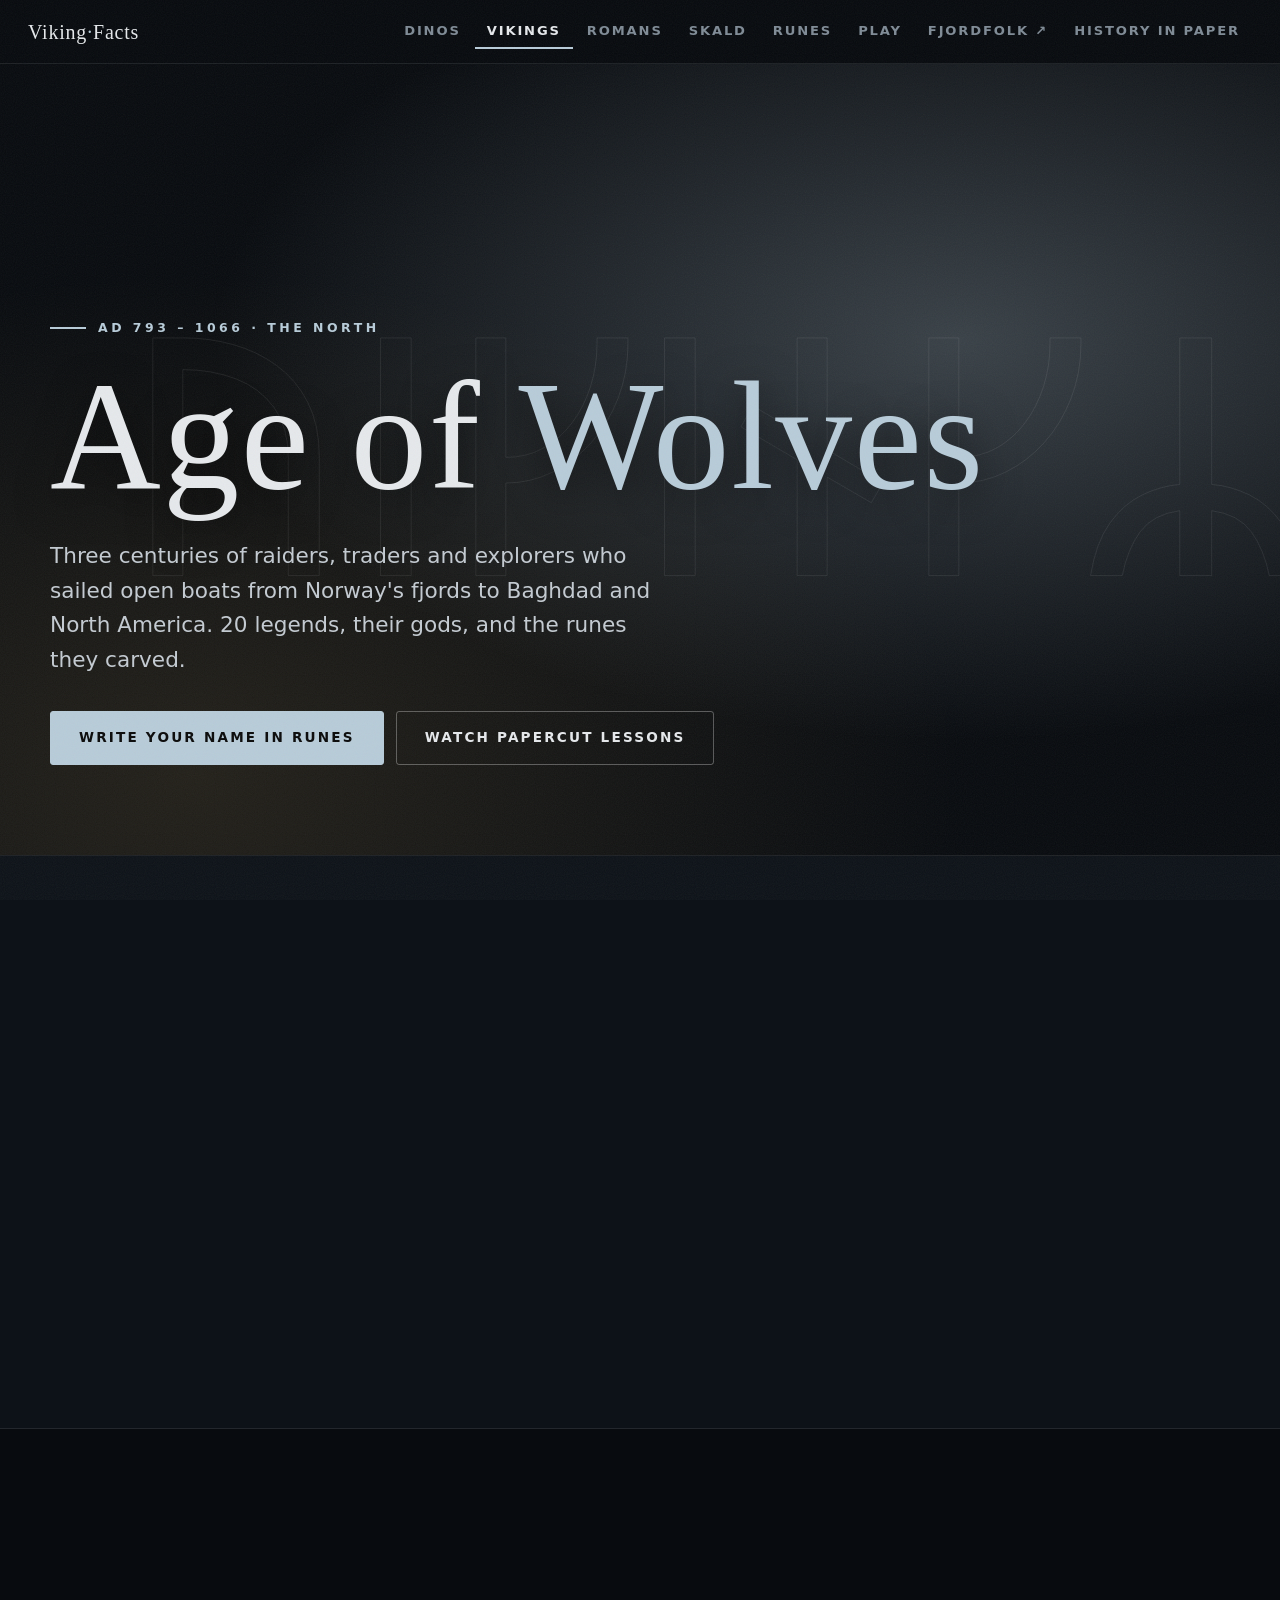
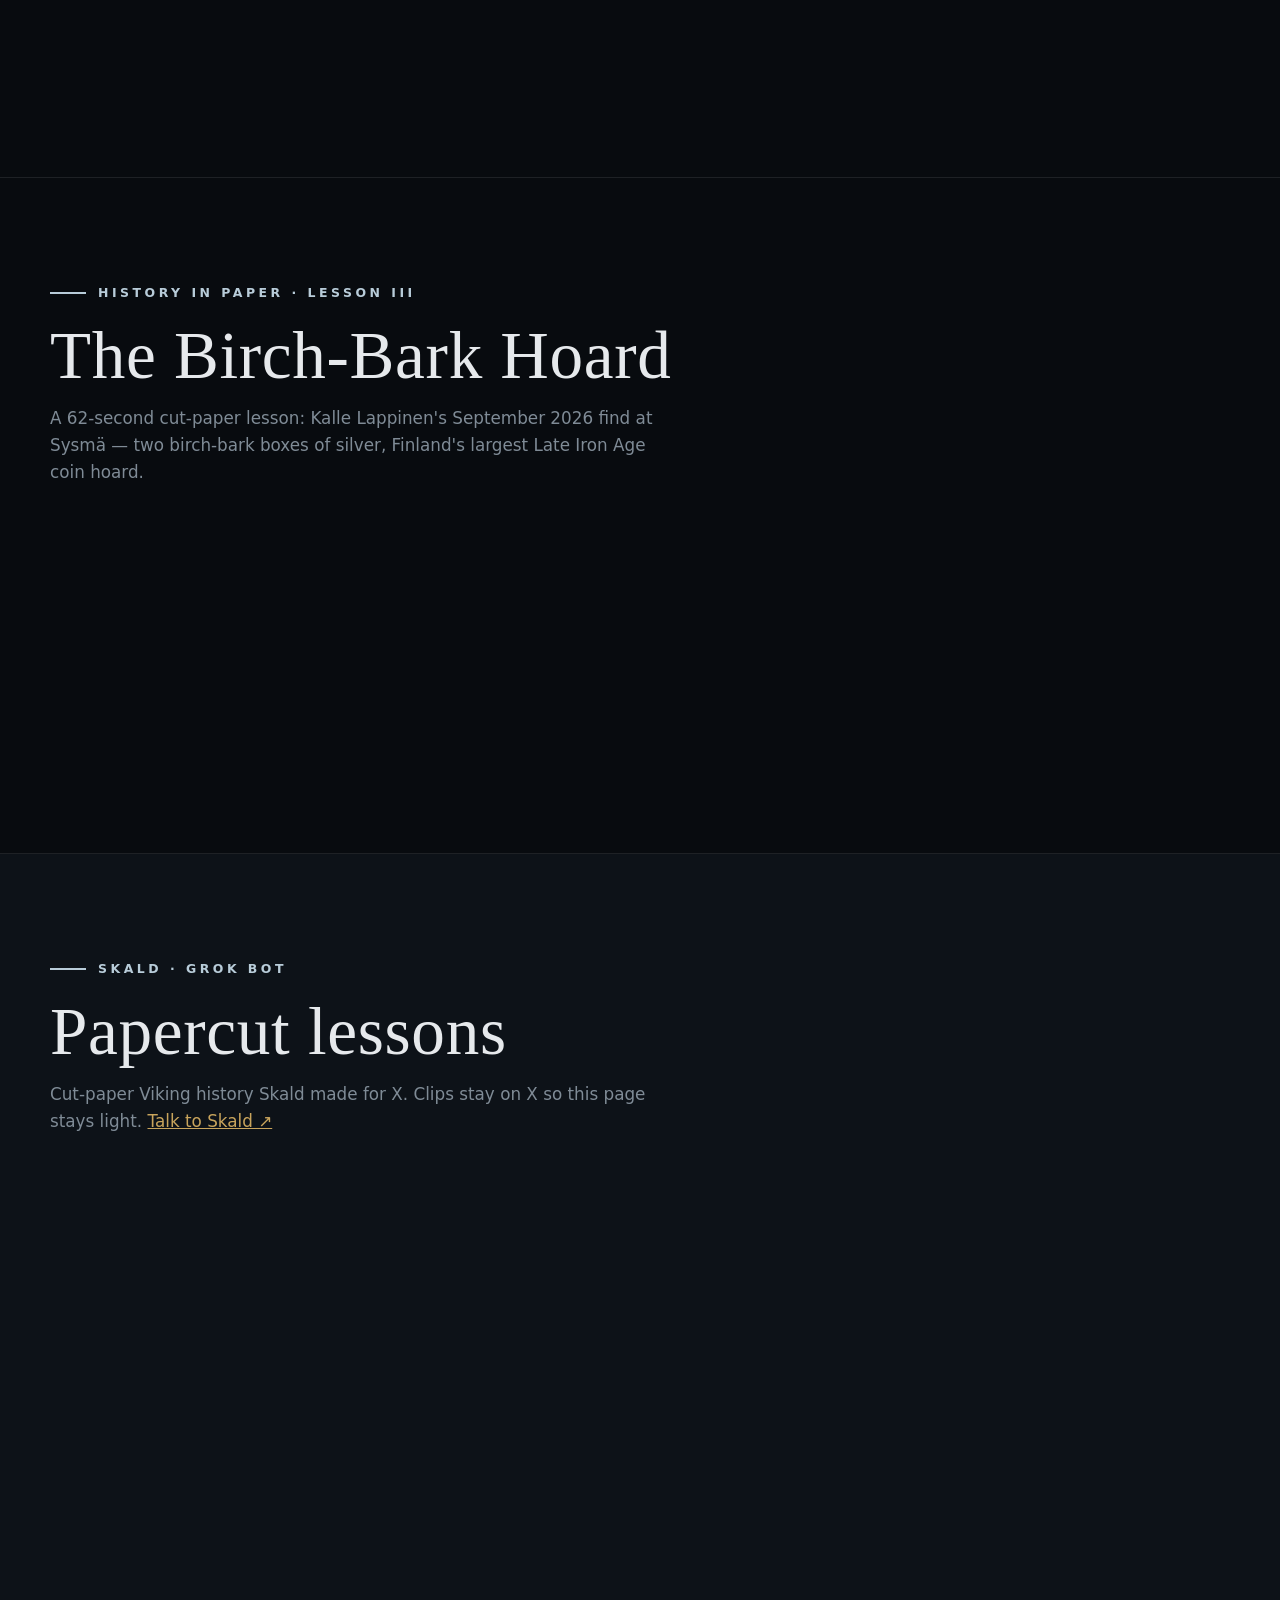
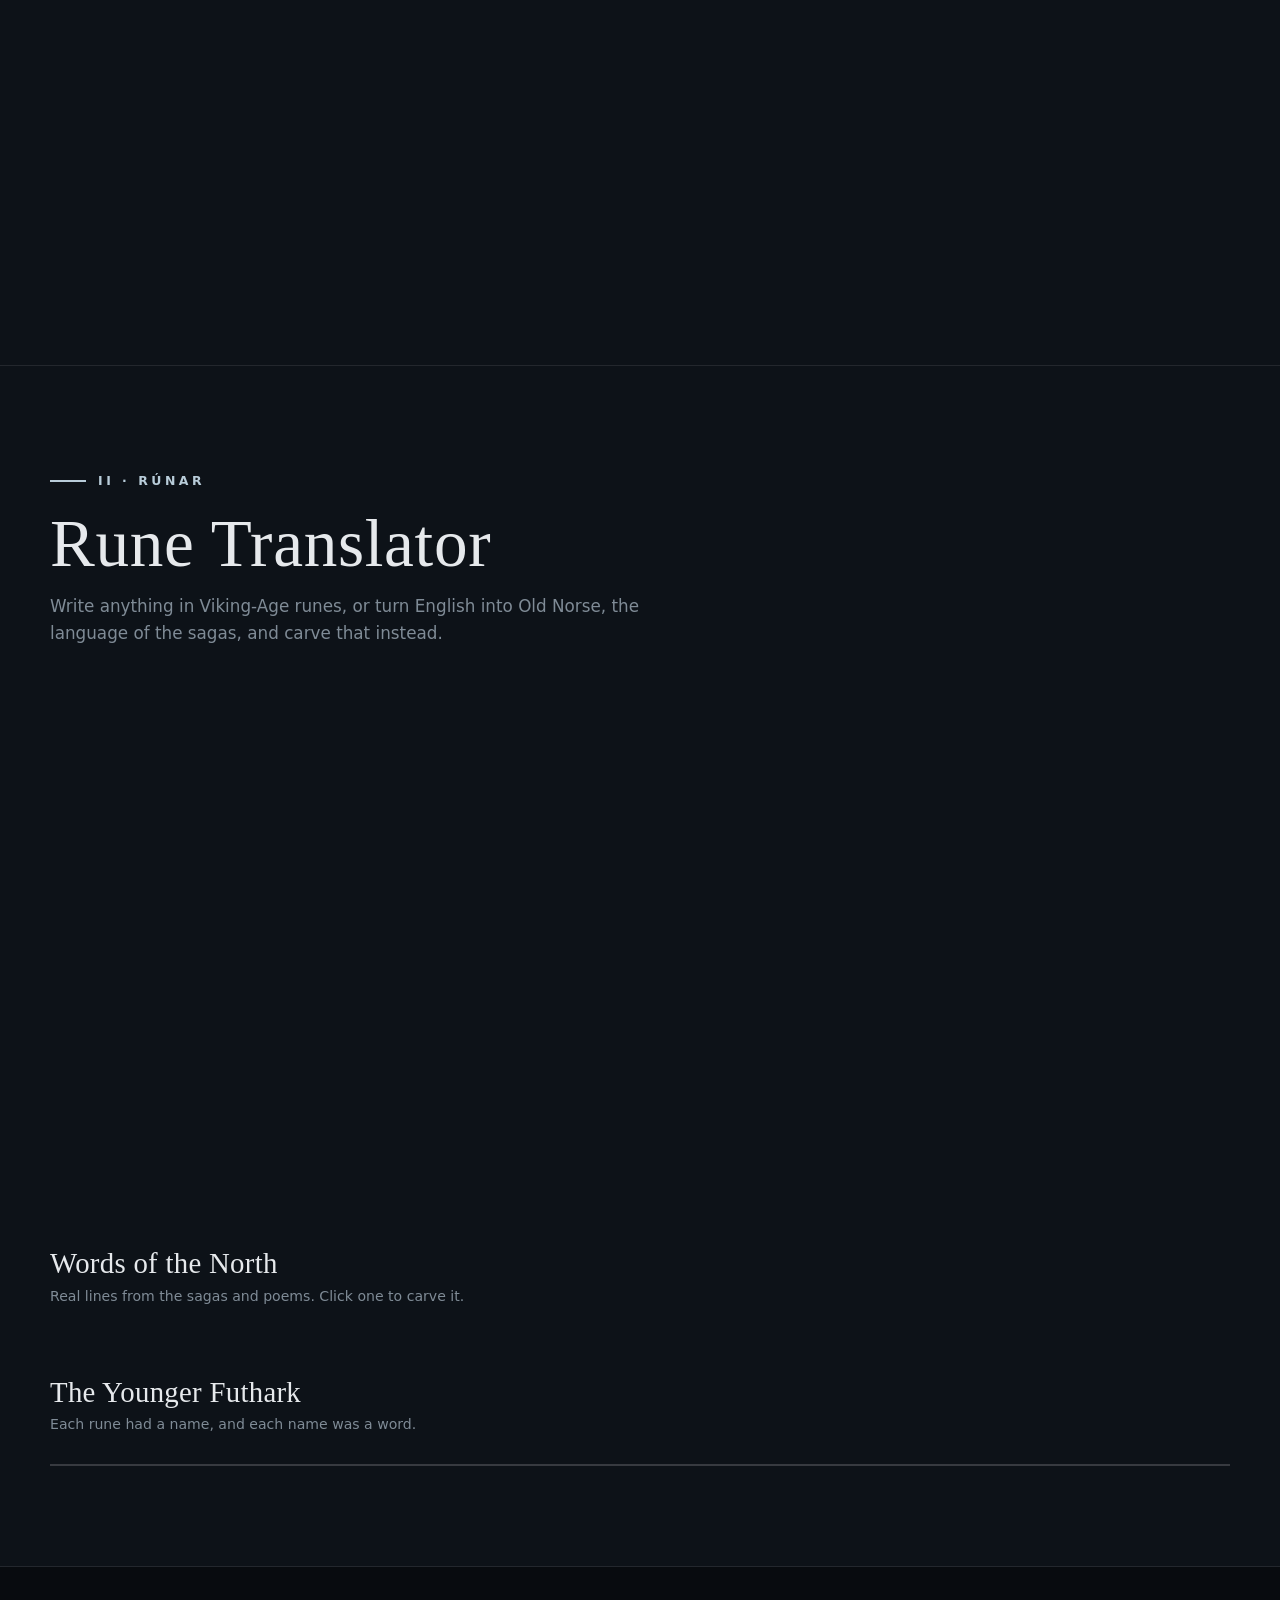
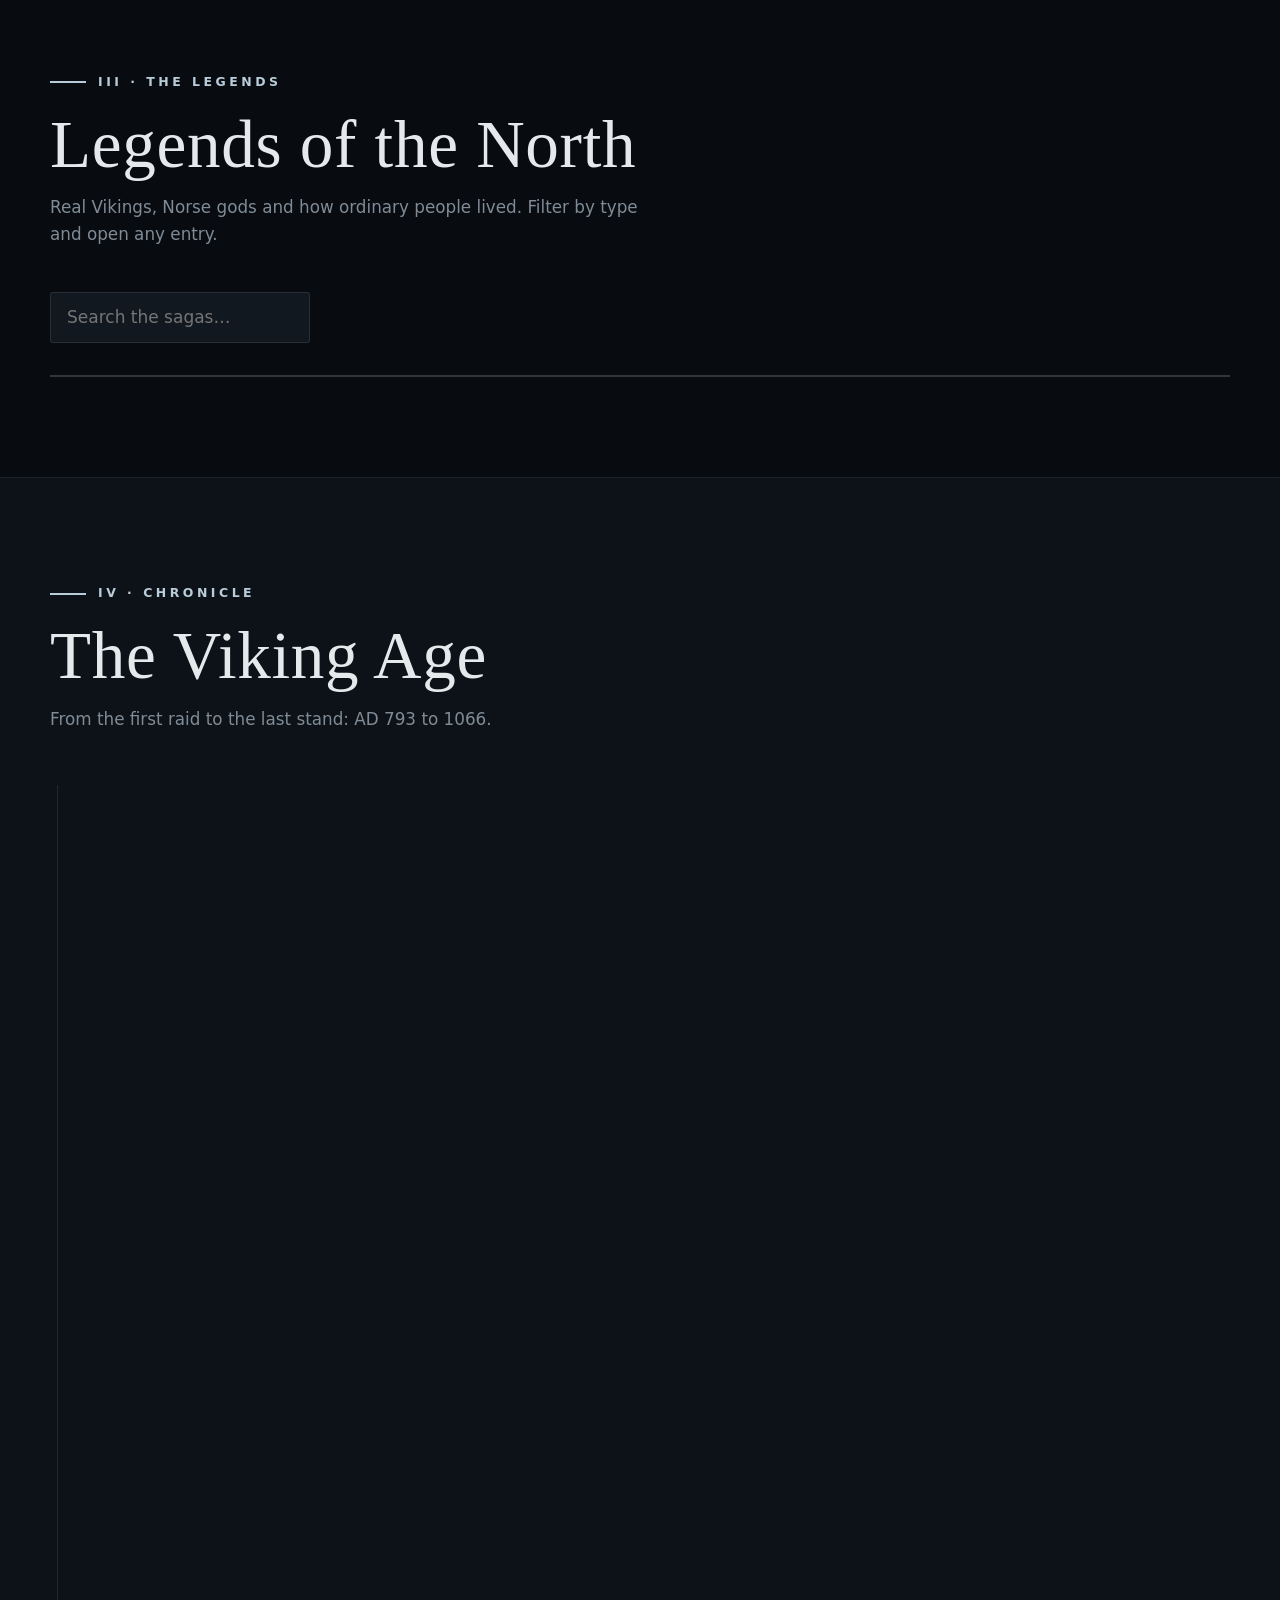
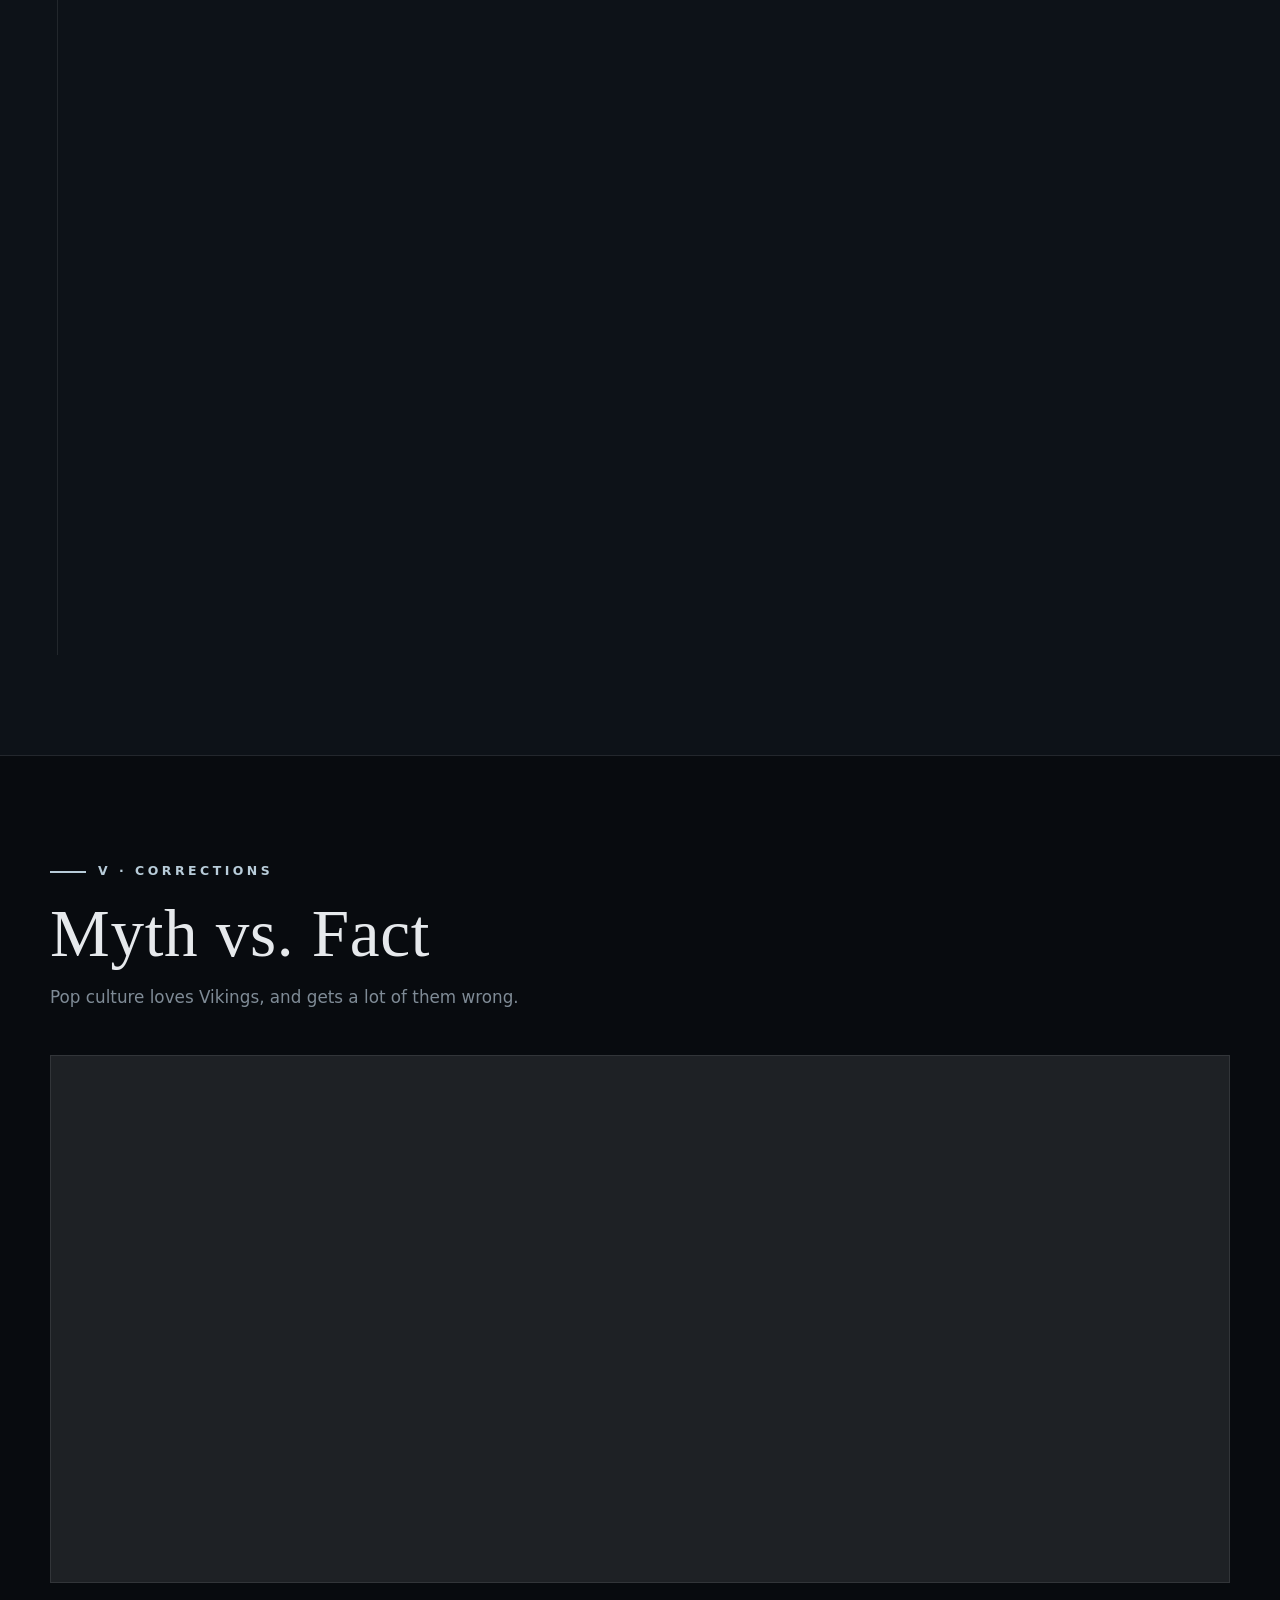
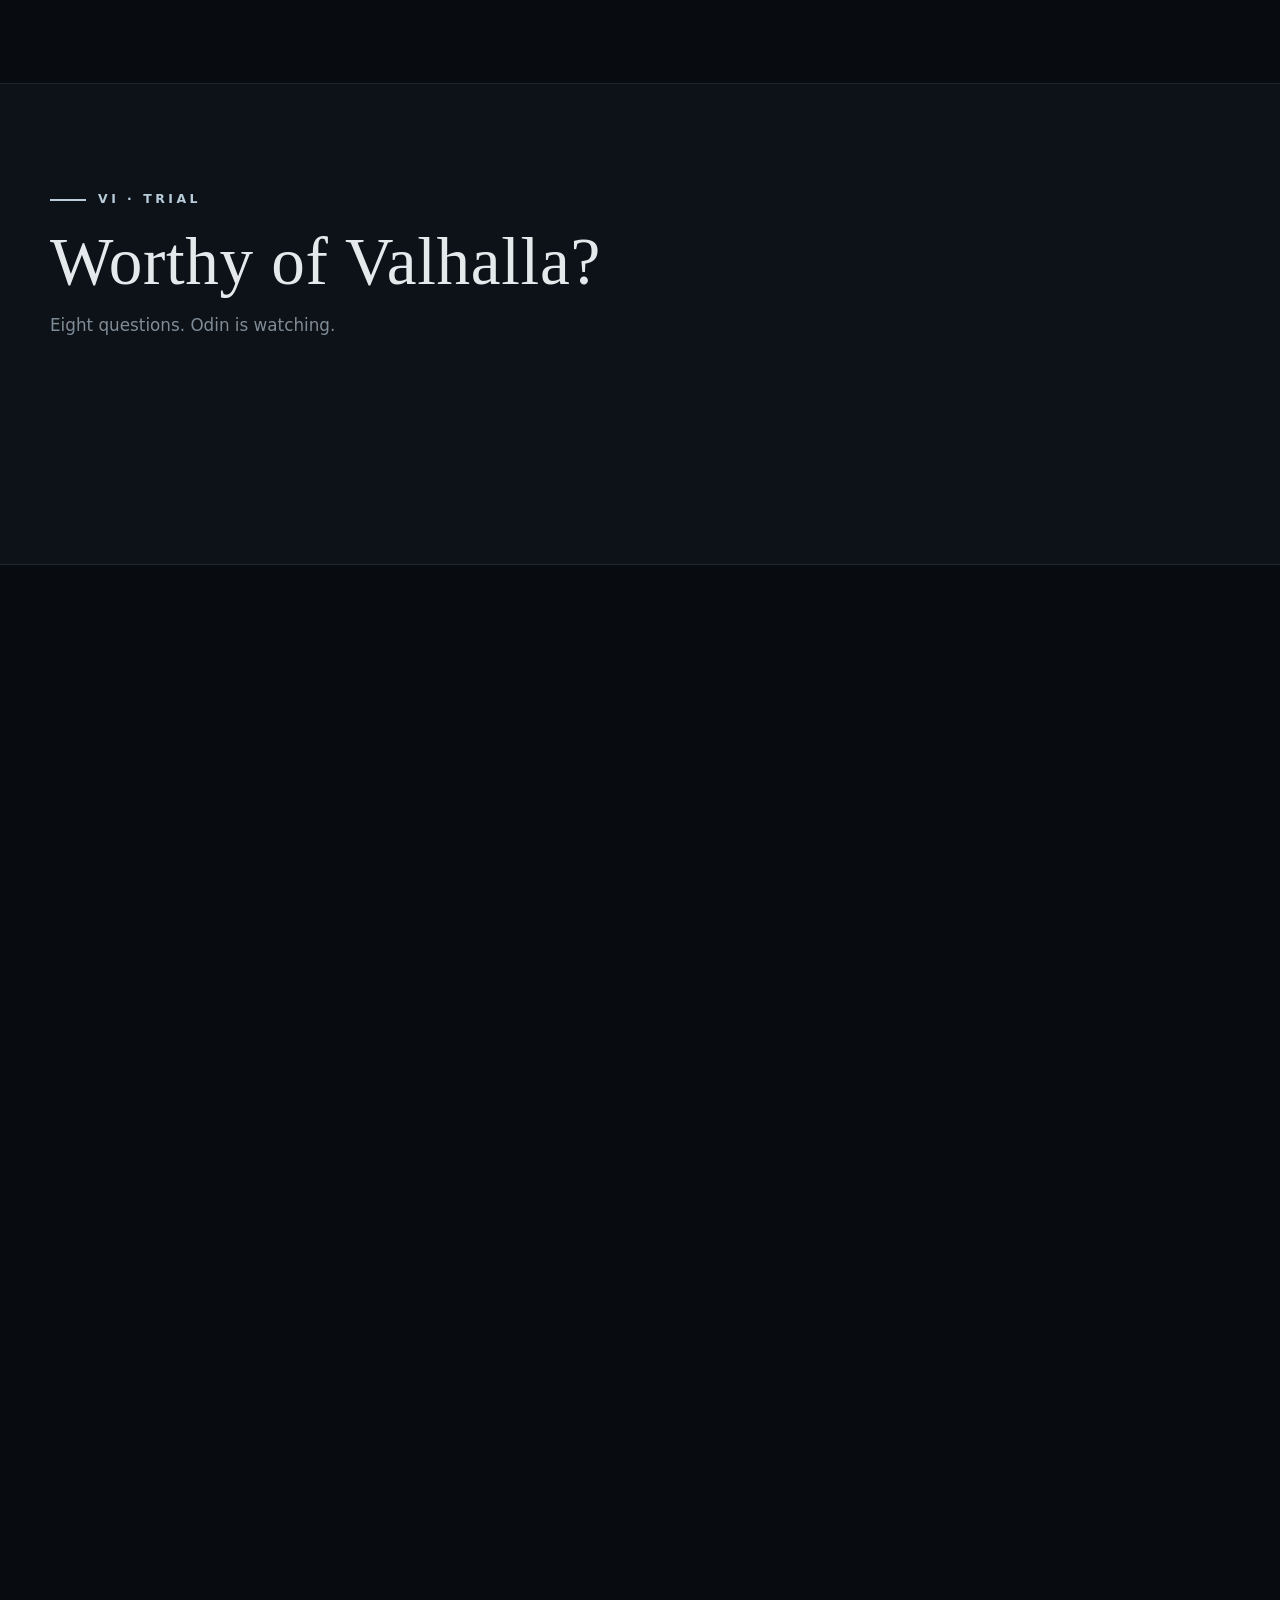
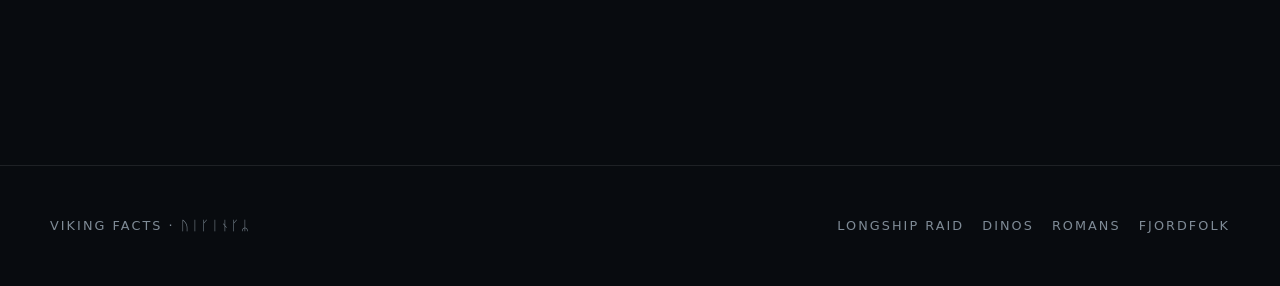
==== commit 34612840: "History in Paper Lesson III: The Birch-Bark Hoard - history-paper/ lesson page: video (web MP4), ful" ====
--- a/index.html
+++ b/index.html
@@ -25,6 +25,7 @@
       <a href="#runes">Runes</a>
       <a href="raid/">Play</a>
       <a href="https://github.com/DarthJML/little-chits/blob/feat/norse-theme/docs/norse-theme.md" target="_blank" rel="noopener">Fjordfolk ↗</a>
+      <a href="history-paper/">History in Paper</a>
     </div>
   </nav>
 
@@ -59,6 +60,22 @@
         <div class="stat"><div class="num">~270</div><div class="lbl">Years of the Viking Age</div></div>
         <div class="stat"><div class="num">16</div><div class="lbl">Runes in the futhark</div></div>
         <div class="stat"><div class="num">c.1000</div><div class="lbl">Landfall in America</div></div>
+      </div>
+    </div>
+  </section>
+
+  <section id="papercut">
+    <div class="wrap">
+      <p class="kicker">History in Paper · Lesson III</p>
+      <h2 class="section-title">The Birch-Bark Hoard</h2>
+      <p class="section-sub">A 62-second cut-paper lesson: Kalle Lappinen's September 2026 find at Sysmä — two birch-bark boxes of silver, Finland's largest Late Iron Age coin hoard.</p>
+      <div class="lessons">
+        <article class="lesson reveal">
+          <h3>The Birch-Bark Hoard</h3>
+          <p class="meta">62 s · 9:16 + 16:9 · every line source-checked</p>
+          <p>About 4.5 kg of silver, thousands of coins, and dirhams from the present-day Turkey and Iran region — the furthest coins silver travels, buried beside a Finnish lake. Who buried it, and why, no source says; the lesson never guesses.</p>
+          <p><a class="btn" href="history-paper/">Watch the lesson →</a></p>
+        </article>
       </div>
     </div>
   </section>
